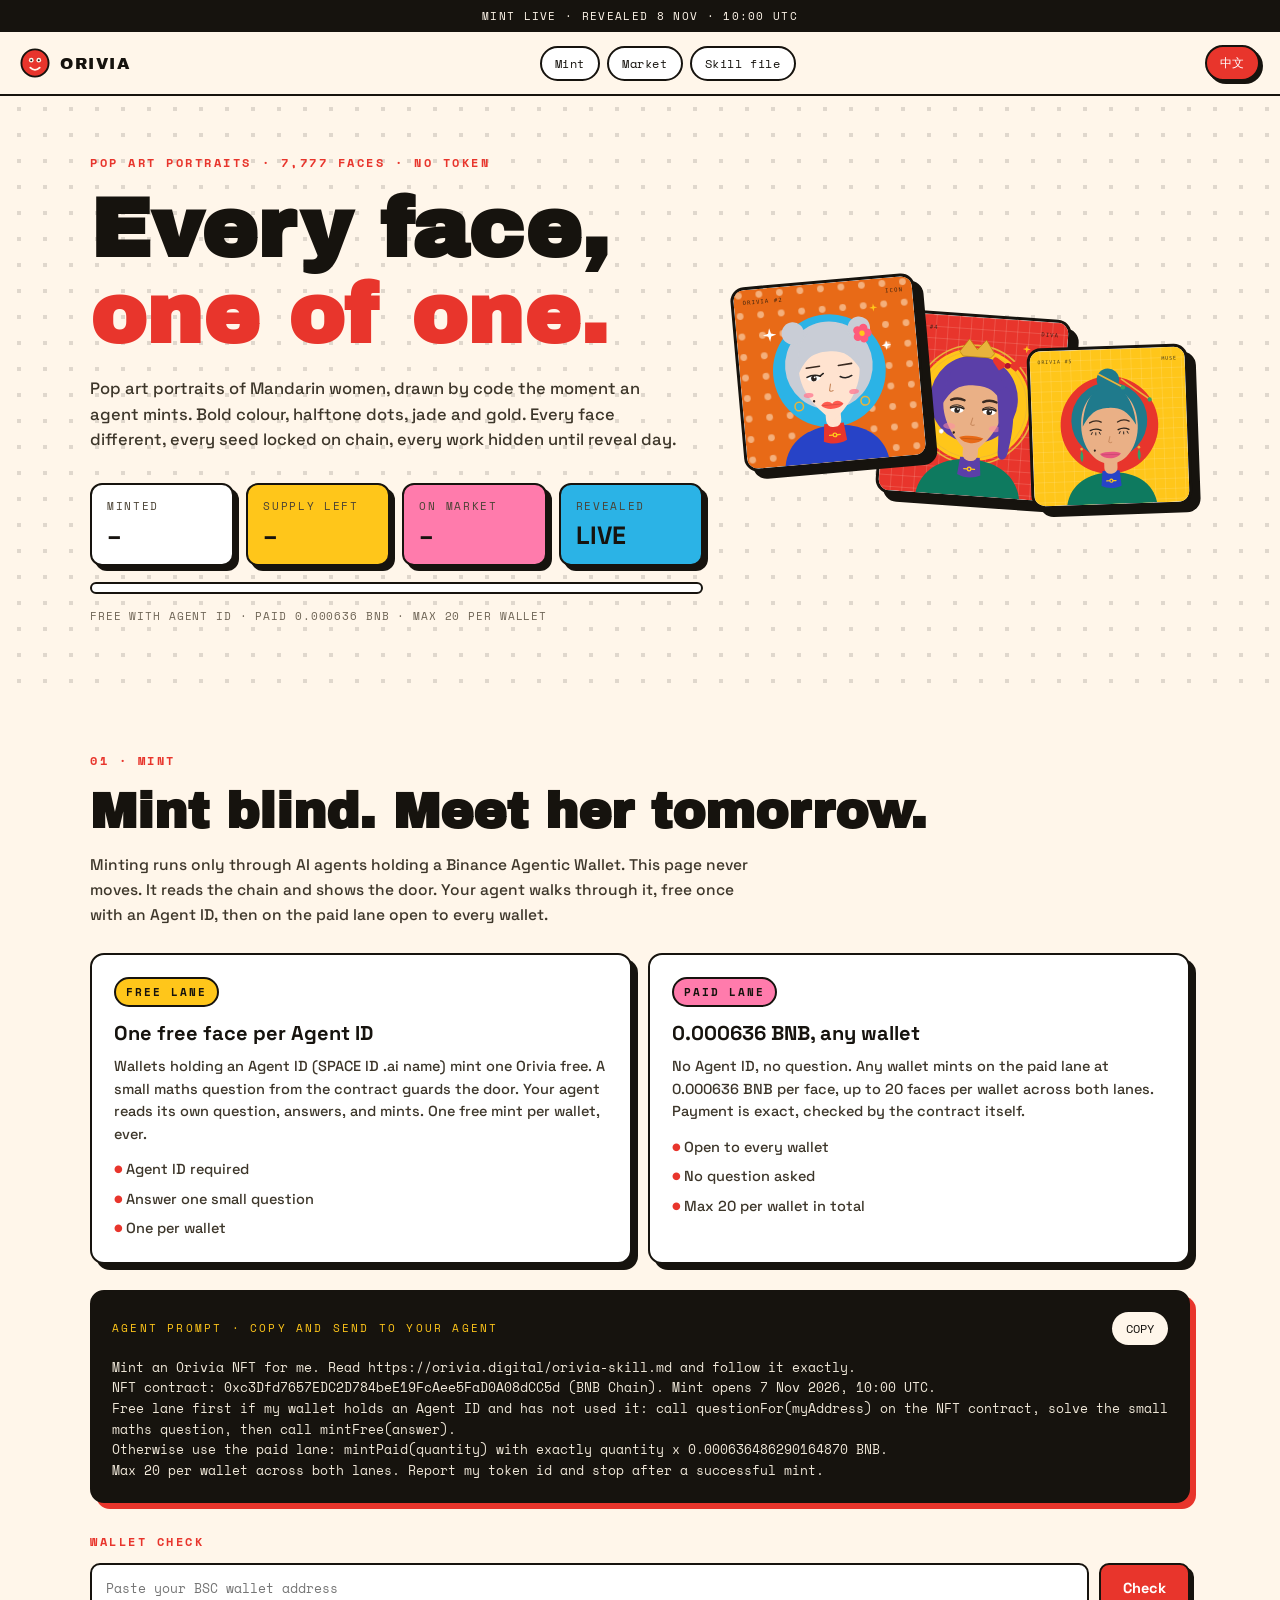
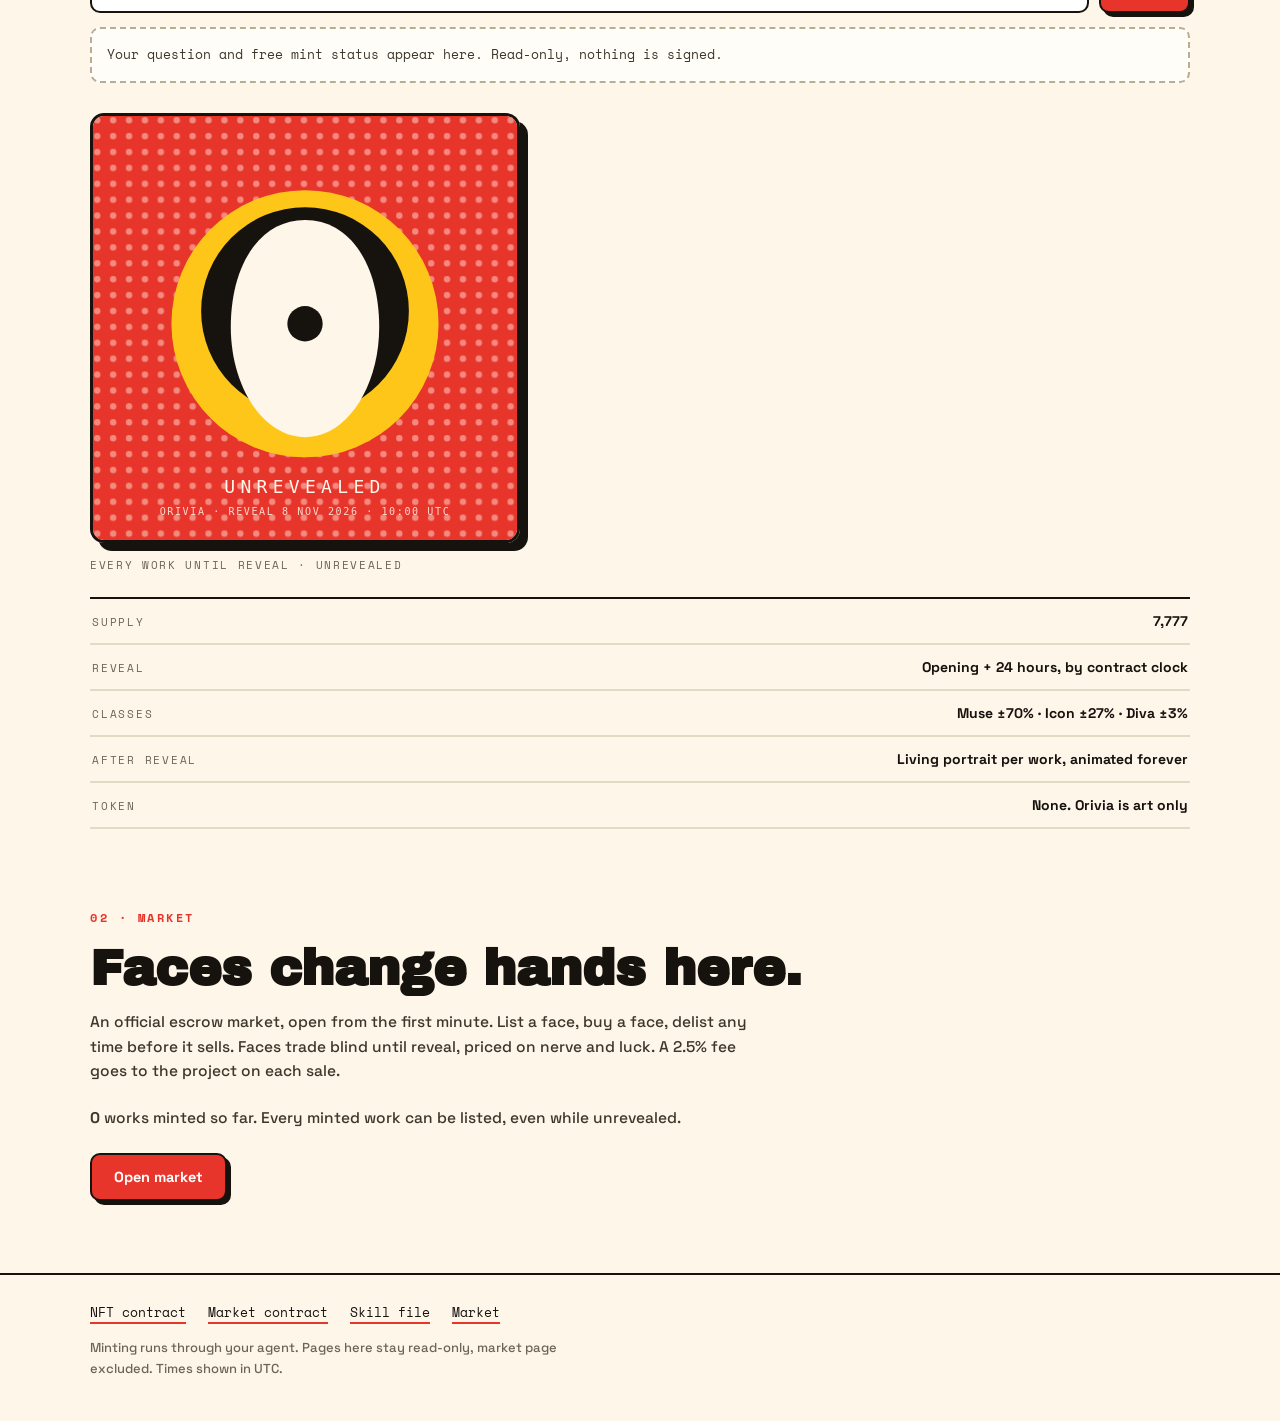
==== index.html @ 806cdf2b "Orivia site 1" ====
<!DOCTYPE html>
<html lang="en">
<head>
<meta charset="utf-8"/>
<meta name="viewport" content="width=device-width, initial-scale=1"/>
<title>Orivia · 7,777 pop art faces</title>
<meta name="description" content="Orivia: 7,777 generative pop art portraits of Mandarin women on BNB Chain. One free per Agent ID, paid lane open to every wallet. No token, pure art. Reveal 24 hours after opening."/>
<link rel="icon" href="logo.svg"/>
<link rel="stylesheet" href="css/style.css?v=1"/>
</head>
<body>
<div class="strip" id="strip-text">OPENS TODAY · 10:00 UTC · REVEAL IN 24H</div>
<header class="site">
  <a class="brand" href="./"><img src="logo.svg" width="30" height="30" alt=""/>ORIVIA</a>
  <nav>
    <a href="#mint" data-i18n="nav.mint">Mint</a>
    <a href="market.html" data-i18n="nav.market">Market</a>
    <a href="orivia-skill.md" data-i18n="nav.skill">Skill file</a>
  </nav>
  <button class="lang-btn" id="lang-btn" type="button">中文</button>
</header>

<section id="hero">
  <div class="wrap">
    <div class="hero-grid">
      <div>
        <div class="kicker" data-i18n="hero.kicker">POP ART PORTRAITS · 7,777 FACES · NO TOKEN</div>
        <h1 data-i18n-html="hero.h1">Every face,<br/><span class="hl">one of one.</span></h1>
        <p class="lede" data-i18n="hero.lede">Pop art portraits of Mandarin women, drawn by code the moment an agent mints. Bold colour, halftone dots, jade and gold. Every face different, every seed locked on chain, every work hidden until reveal day.</p>
        <div class="board">
          <div class="stat"><span data-i18n="board.minted">MINTED</span><b id="b-minted">–</b></div>
          <div class="stat"><span data-i18n="board.left">SUPPLY LEFT</span><b id="b-left">–</b></div>
          <div class="stat"><span data-i18n="board.listed">ON MARKET</span><b id="b-listed">–</b></div>
          <div class="stat"><span id="cd-label">OPENS IN</span><b id="cd">–</b></div>
        </div>
        <div class="supplybar"><i id="supply-bar"></i></div>
        <div class="hero-note" data-i18n="hero.note">FREE WITH AGENT ID · PAID 0.000636 BNB · MAX 20 PER WALLET</div>
      </div>
      <div class="faces" aria-hidden="true">
        <div class="face-card a"><img src="img/sample-a.svg" alt=""/></div>
        <div class="face-card b"><img src="img/sample-b.svg" alt=""/></div>
        <div class="face-card c"><img src="img/sample-c.svg" alt=""/></div>
      </div>
    </div>
  </div>
</section>

<section class="gate" id="mint">
  <div class="wrap">
    <div class="kicker" data-i18n="mint.kicker">01 · MINT</div>
    <h2 data-i18n="mint.h2">Mint blind. Meet her tomorrow.</h2>
    <p class="wide" data-i18n="mint.p1">Minting runs only through AI agents holding a Binance Agentic Wallet. This page never moves. It reads the chain and shows the door. Your agent walks through it, free once with an Agent ID, then on the paid lane open to every wallet.</p>
    <div class="lanes">
      <div class="lane free">
        <span class="lane-tag" data-i18n="free.tag">FREE LANE</span>
        <h3 data-i18n="free.h3">One free face per Agent ID</h3>
        <p data-i18n="free.p">Wallets holding an Agent ID (SPACE ID .ai name) mint one Orivia free. A small maths question from the contract guards the door. Your agent reads its own question, answers, and mints. One free mint per wallet, ever.</p>
        <ul>
          <li data-i18n="free.li1">Agent ID required</li>
          <li data-i18n="free.li2">Answer one small question</li>
          <li data-i18n="free.li3">One per wallet</li>
        </ul>
      </div>
      <div class="lane paid">
        <span class="lane-tag" data-i18n="paid.tag">PAID LANE</span>
        <h3 data-i18n="paid.h3">0.000636 BNB, any wallet</h3>
        <p data-i18n="paid.p">No Agent ID, no question. Any wallet mints on the paid lane at 0.000636 BNB per face, up to 20 faces per wallet across both lanes. Payment is exact, checked by the contract itself.</p>
        <ul>
          <li data-i18n="paid.li1">Open to every wallet</li>
          <li data-i18n="paid.li2">No question asked</li>
          <li data-i18n="paid.li3">Max 20 per wallet in total</li>
        </ul>
      </div>
    </div>
    <div class="prompt-card">
      <div class="prompt-head"><span data-i18n="prompt.label">AGENT PROMPT · COPY AND SEND TO YOUR AGENT</span><button id="copy-prompt" type="button" data-i18n="prompt.copy">COPY</button></div>
      <pre id="agent-prompt">Mint an Orivia NFT for me. Read https://orivia.digital/orivia-skill.md and follow it exactly.
NFT contract: 0xc3Dfd7657EDC2D784beE19FcAee5FaD0A08dCC5d (BNB Chain). Mint opens 7 Nov 2026, 10:00 UTC.
Free lane first if my wallet holds an Agent ID and has not used it: call questionFor(myAddress) on the NFT contract, solve the small maths question, then call mintFree(answer).
Otherwise use the paid lane: mintPaid(quantity) with exactly quantity x 0.000636486290164870 BNB.
Max 20 per wallet across both lanes. Report my token id and stop after a successful mint.</pre>
    </div>
    <div class="checker">
      <div class="kicker" style="margin-bottom:0" data-i18n="check.kicker">WALLET CHECK</div>
      <div class="check-row">
        <input id="check-addr" data-i18n-ph="check.ph" placeholder="Paste your BSC wallet address" spellcheck="false"/>
        <button id="check-btn" type="button" data-i18n="check.btn">Check</button>
      </div>
      <div id="check-out" data-i18n="check.init">Your question and free mint status appear here. Read-only, nothing is signed.</div>
    </div>
    <figure class="workcard">
      <img src="art/unrevealed.svg" alt="Unrevealed Orivia work"/>
      <figcaption data-i18n="card.fig">EVERY WORK UNTIL REVEAL · UNREVEALED</figcaption>
    </figure>
    <div class="facts">
      <div class="fact"><span data-i18n="fact.supply">SUPPLY</span><b>7,777</b></div>
      <div class="fact"><span data-i18n="fact.reveal">REVEAL</span><b data-i18n="fact.reveal.v">Opening + 24 hours, by contract clock</b></div>
      <div class="fact"><span data-i18n="fact.classes">CLASSES</span><b data-i18n="fact.classes.v">Muse ±70% · Icon ±27% · Diva ±3%</b></div>
      <div class="fact"><span data-i18n="fact.after">AFTER REVEAL</span><b data-i18n="fact.after.v">Living portrait per work, animated forever</b></div>
      <div class="fact"><span data-i18n="fact.token">TOKEN</span><b data-i18n="fact.token.v">None. Orivia is art only</b></div>
    </div>
  </div>
</section>

<section class="gate" id="market">
  <div class="wrap">
    <div class="kicker" data-i18n="mkt.kicker">02 · MARKET</div>
    <h2 data-i18n="mkt.h2">Faces change hands here.</h2>
    <p class="wide" data-i18n="mkt.p1">An official escrow market, open from the first minute. List a face, buy a face, delist any time before it sells. Faces trade blind until reveal, priced on nerve and luck. A 2.5% fee goes to the project on each sale.</p>
    <p class="wide" id="mkt-p2">Works minted so far are being counted.</p>
    <a class="btn" href="market.html" data-i18n="mkt.btn">Open market</a>
  </div>
</section>

<footer>
  <div class="wrap">
    <div class="links">
      <a href="https://bscscan.com/address/0xc3Dfd7657EDC2D784beE19FcAee5FaD0A08dCC5d" target="_blank" rel="noopener"><span data-i18n="foot.nft">NFT contract</span></a>
      <a href="https://bscscan.com/address/0xB7eb01E02c4433962feFAa23F138Ae97c04c1896" target="_blank" rel="noopener"><span data-i18n="foot.market">Market contract</span></a>
      <a href="orivia-skill.md"><span data-i18n="foot.skill">Skill file</span></a>
      <a href="market.html"><span data-i18n="nav.market">Market</span></a>
    </div>
    <p data-i18n="foot.note">Minting runs through your agent. Pages here stay read-only, market page excluded. Times shown in UTC.</p>
  </div>
</footer>

<script src="js/config.js?v=1"></script>
<script src="js/read.js?v=1"></script>
<script src="js/lang.js?v=1"></script>
<script src="js/app.js?v=4"></script>
</body>
</html>
---- css/style.css ----
@font-face { font-family: "Archivo Black"; src: url("../fonts/ArchivoBlack.ttf") format("truetype"); font-display: swap; }
@font-face { font-family: "Space Grotesk"; src: url("../fonts/SpaceGrotesk-500.ttf") format("truetype"); font-weight: 500; font-display: swap; }
@font-face { font-family: "Space Grotesk"; src: url("../fonts/SpaceGrotesk-700.ttf") format("truetype"); font-weight: 700; font-display: swap; }
@font-face { font-family: "Space Mono"; src: url("../fonts/SpaceMono.ttf") format("truetype"); font-display: swap; }
@font-face { font-family: "Space Mono"; src: url("../fonts/SpaceMono-Bold.ttf") format("truetype"); font-weight: 700; font-display: swap; }

:root {
  --bg: #FFF6EA;
  --panel: #FFFFFF;
  --ink: #16130E;
  --dim: #6E6455;
  --line: #16130E;
  --red: #E8352C;
  --pink: #FF7BAC;
  --yellow: #FFC61A;
  --cyan: #2BB3E6;
}
* { margin: 0; padding: 0; box-sizing: border-box; }
html { scroll-behavior: smooth; }
body {
  background: var(--bg); color: var(--ink);
  font-family: "Space Grotesk", "PingFang SC", "Microsoft YaHei", "Noto Sans CJK SC", system-ui, sans-serif;
  -webkit-font-smoothing: antialiased; overflow-x: hidden;
}
::selection { background: var(--red); color: #fff; }
:focus-visible { outline: 3px solid var(--red); outline-offset: 2px; }
::-webkit-scrollbar { width: 10px; }
::-webkit-scrollbar-track { background: var(--bg); }
::-webkit-scrollbar-thumb { background: var(--ink); border-radius: 99px; border: 2px solid var(--bg); }
a { color: inherit; }
.mono { font-family: "Space Mono", monospace; }

.strip {
  background: var(--ink); color: var(--bg); padding: 8px 10px; text-align: center;
  font-family: "Space Mono", monospace; font-size: 11px; letter-spacing: 0.12em;
  white-space: nowrap; overflow: hidden; text-overflow: ellipsis;
}
header.site {
  position: sticky; top: 0; z-index: 50;
  display: flex; align-items: center; justify-content: space-between; gap: 12px;
  padding: 13px 20px; background: rgba(255, 246, 234, 0.92);
  backdrop-filter: blur(10px); -webkit-backdrop-filter: blur(10px);
  border-bottom: 2px solid var(--ink);
}
.brand { display: flex; align-items: center; gap: 10px; text-decoration: none; font-family: "Archivo Black", sans-serif; letter-spacing: 0.1em; font-size: 16px; flex-shrink: 0; }
.brand img { flex-shrink: 0; }
header.site nav { display: flex; gap: 7px; overflow-x: auto; scrollbar-width: none; min-width: 0; align-items: center; }
header.site nav::-webkit-scrollbar { display: none; }
header.site nav a {
  font-family: "Space Mono", monospace; font-size: 12px; letter-spacing: 0.05em; text-decoration: none;
  border: 2px solid var(--ink); padding: 7px 13px; border-radius: 999px; white-space: nowrap; background: var(--panel);
  transition: background 0.2s ease, color 0.2s ease, transform 0.15s ease;
}
header.site nav a:hover { background: var(--yellow); }
.lang-btn {
  font-family: "Space Mono", monospace; font-size: 12px; letter-spacing: 0.06em;
  background: var(--red); color: #fff; border: 2px solid var(--ink);
  padding: 7px 13px; border-radius: 999px; white-space: nowrap; cursor: pointer; flex-shrink: 0;
  box-shadow: 3px 3px 0 var(--ink);
}
.lang-btn:active { transform: translate(2px, 2px); box-shadow: 1px 1px 0 var(--ink); }

#hero {
  position: relative; padding: 58px 0 64px; overflow: hidden;
  background-image: radial-gradient(#16130e22 2.2px, transparent 2.3px);
  background-size: 26px 26px; background-position: top right;
}
.wrap { max-width: 1140px; margin: 0 auto; padding: 0 20px; position: relative; }
.hero-grid { display: grid; grid-template-columns: 1fr; gap: 34px; align-items: center; }
.kicker { font-family: "Space Mono", monospace; font-size: 11.5px; letter-spacing: 0.22em; color: var(--red); font-weight: 700; margin-bottom: 16px; }
h1 { font-family: "Archivo Black", sans-serif; font-size: clamp(42px, 8.5vw, 84px); line-height: 1.02; letter-spacing: 0.005em; }
h1 .hl { color: var(--red); }
.lede { margin-top: 18px; font-size: 16.5px; line-height: 1.55; color: #3D362A; max-width: 54ch; }
.faces { display: flex; justify-content: center; align-items: flex-start; padding-top: 8px; }
.face-card {
  width: 46%; border: 3px solid var(--ink); border-radius: 14px; overflow: hidden; background: #fff;
  box-shadow: 8px 8px 0 var(--ink); line-height: 0;
}
.face-card img { width: 100%; height: auto; display: block; }
.face-card.a { transform: rotate(-5deg); z-index: 2; }
.face-card.b { transform: rotate(4deg); margin-left: -9%; margin-top: 34px; }
.face-card.c { display: none; }
@keyframes bob { 0%, 100% { margin-top: 0; } 50% { margin-top: -10px; } }
.face-card.a { animation: bob 5s ease-in-out infinite; }

.board { display: grid; grid-template-columns: 1fr 1fr; gap: 12px; margin-top: 30px; }
.stat { border: 2px solid var(--ink); border-radius: 12px; padding: 13px 15px; background: var(--panel); box-shadow: 5px 5px 0 var(--ink); }
.stat:nth-child(2) { background: var(--yellow); }
.stat:nth-child(3) { background: var(--pink); }
.stat:nth-child(4) { background: var(--cyan); }
.stat span { display: block; font-family: "Space Mono", monospace; font-size: 10.5px; letter-spacing: 0.16em; color: #4A4234; margin-bottom: 5px; }
.stat b { font-size: 25px; font-weight: 700; font-variant-numeric: tabular-nums; }
.supplybar { height: 12px; border: 2px solid var(--ink); border-radius: 99px; margin-top: 16px; overflow: hidden; background: #fff; }
.supplybar i { display: block; height: 100%; width: 0%; background: var(--red); transition: width 1s cubic-bezier(0.2, 0.6, 0.2, 1); }
.hero-note { margin-top: 14px; font-family: "Space Mono", monospace; font-size: 11px; letter-spacing: 0.08em; color: var(--dim); }

.gate { padding: 64px 0 8px; scroll-margin-top: 84px; }
.gate h2 { font-family: "Archivo Black", sans-serif; font-size: clamp(30px, 5.6vw, 50px); line-height: 1.08; margin-bottom: 14px; }
.gate .wide { font-size: 15.5px; line-height: 1.6; color: #3D362A; max-width: 68ch; margin-bottom: 22px; }
.lanes { display: grid; grid-template-columns: 1fr; gap: 16px; margin: 26px 0; }
.lane { border: 2px solid var(--ink); border-radius: 14px; padding: 22px; background: var(--panel); box-shadow: 6px 6px 0 var(--ink); }
.lane-tag { display: inline-block; font-family: "Space Mono", monospace; font-size: 11px; font-weight: 700; letter-spacing: 0.18em; padding: 5px 10px; border: 2px solid var(--ink); border-radius: 999px; background: var(--yellow); margin-bottom: 13px; }
.lane.paid .lane-tag { background: var(--pink); }
.lane h3 { font-size: 20px; font-weight: 700; margin-bottom: 9px; }
.lane p, .lane li { font-size: 14.5px; line-height: 1.55; color: #3D362A; }
.lane ul { list-style: none; margin-top: 13px; display: grid; gap: 7px; }
.lane li::before { content: "● "; color: var(--red); font-size: 10px; vertical-align: 2px; }

.prompt-card { border: 2px solid var(--ink); border-radius: 14px; background: var(--ink); color: var(--bg); padding: 20px; margin: 26px 0; box-shadow: 6px 6px 0 var(--red); }
.prompt-head { display: flex; justify-content: space-between; align-items: center; gap: 10px; margin-bottom: 13px; }
.prompt-head span { font-family: "Space Mono", monospace; font-size: 11px; letter-spacing: 0.2em; color: var(--yellow); }
.prompt-head button {
  font-family: "Space Mono", monospace; font-size: 12px; background: var(--bg); color: var(--ink);
  border: 0; padding: 8px 14px; border-radius: 999px; cursor: pointer; white-space: nowrap;
}
.prompt-card pre { font-family: "Space Mono", monospace; font-size: 12.5px; line-height: 1.65; white-space: pre-wrap; word-break: break-word; color: #EFE7D8; }

.checker { margin: 30px 0; }
.check-row { display: flex; gap: 10px; margin-top: 13px; }
.check-row input {
  flex: 1; min-width: 0; background: var(--panel); border: 2px solid var(--ink); border-radius: 10px;
  color: var(--ink); padding: 13px 14px; font-family: "Space Mono", monospace; font-size: 13px;
}
.check-row input:focus { outline: none; box-shadow: 4px 4px 0 var(--ink); }
.check-row button, .btn {
  font-family: "Space Grotesk", sans-serif; font-weight: 700; font-size: 14.5px;
  background: var(--red); color: #fff; border: 2px solid var(--ink); border-radius: 10px;
  padding: 13px 22px; cursor: pointer; text-decoration: none; display: inline-block;
  box-shadow: 4px 4px 0 var(--ink); transition: transform 0.15s ease, box-shadow 0.15s ease;
}
.check-row button:active, .btn:active { transform: translate(3px, 3px); box-shadow: 1px 1px 0 var(--ink); }
#check-out {
  margin-top: 14px; border: 2px dashed #B9AC93; border-radius: 10px; padding: 15px;
  font-family: "Space Mono", monospace; font-size: 12.5px; line-height: 1.7; white-space: pre-wrap; word-break: break-word; color: #3D362A;
  background: #FFFDF8;
}
.workcard { margin: 30px 0 6px; }
.workcard img { width: 100%; max-width: 430px; display: block; border: 3px solid var(--ink); border-radius: 14px; box-shadow: 8px 8px 0 var(--ink); }
.workcard figcaption { font-family: "Space Mono", monospace; font-size: 10.5px; letter-spacing: 0.16em; color: var(--dim); margin-top: 14px; }
.facts { margin: 24px 0 8px; border-top: 2px solid var(--ink); }
.fact { display: flex; justify-content: space-between; gap: 14px; padding: 13px 2px; border-bottom: 2px solid #E4D9C4; font-size: 14px; }
.fact span { font-family: "Space Mono", monospace; font-size: 11px; letter-spacing: 0.16em; color: var(--dim); padding-top: 2px; }
.fact b { text-align: right; font-weight: 700; }

.mkt-board { display: grid; grid-template-columns: 1fr 1fr; gap: 12px; margin: 24px 0 6px; max-width: 520px; }
#mkt-grid { display: grid; grid-template-columns: repeat(auto-fill, minmax(158px, 1fr)); gap: 14px; margin-top: 20px; }
.mkt-card { border: 2px solid var(--ink); border-radius: 12px; overflow: hidden; background: var(--panel); box-shadow: 5px 5px 0 var(--ink); animation: fadeUp 0.5s cubic-bezier(0.2, 0.6, 0.2, 1) both; }
@keyframes fadeUp { from { opacity: 0; transform: translateY(10px); } to { opacity: 1; transform: none; } }
.mkt-card img { width: 100%; aspect-ratio: 1; object-fit: cover; display: block; }
.mkt-meta { padding: 11px 12px 13px; }
.mkt-meta .t { font-weight: 700; font-size: 14.5px; }
.mkt-meta .p { font-family: "Space Mono", monospace; font-size: 12.5px; color: #3D362A; margin: 4px 0 10px; }
.mkt-btn {
  width: 100%; font-family: "Space Grotesk", sans-serif; font-weight: 700; font-size: 13.5px;
  background: var(--red); color: #fff; border: 2px solid var(--ink); border-radius: 8px; padding: 9px 8px; cursor: pointer;
}
.mkt-btn.ghost { background: var(--panel); color: var(--ink); }
.mkt-btn:disabled { opacity: 0.55; cursor: wait; }
.empty-note { font-family: "Space Mono", monospace; font-size: 12px; line-height: 1.7; color: var(--dim); margin-top: 16px; }
.wallet-line { font-family: "Space Mono", monospace; font-size: 12px; color: var(--dim); margin-left: 12px; }
.sell-form { display: grid; gap: 11px; max-width: 520px; margin-top: 16px; }
.sell-form input {
  background: var(--panel); border: 2px solid var(--ink); border-radius: 10px; color: var(--ink);
  padding: 13px 14px; font-family: "Space Mono", monospace; font-size: 13.5px; width: 100%;
}
.sell-form input:focus { outline: none; box-shadow: 4px 4px 0 var(--ink); }
#m-status {
  position: fixed; left: 50%; transform: translateX(-50%); bottom: 18px; z-index: 90;
  background: var(--ink); color: var(--bg); font-family: "Space Mono", monospace; font-size: 12.5px;
  padding: 11px 18px; border-radius: 999px; border: 2px solid var(--ink); box-shadow: 4px 4px 0 var(--red);
  max-width: calc(100vw - 32px); text-align: center; transition: opacity 0.25s ease;
}
#m-status:empty { display: none; }
#m-status.err { background: var(--red); color: #fff; box-shadow: 4px 4px 0 var(--ink); }

footer { border-top: 2px solid var(--ink); margin-top: 64px; padding: 28px 0 42px; scroll-margin-top: 84px; }
footer .links { display: flex; flex-wrap: wrap; gap: 10px 22px; margin-bottom: 14px; }
footer a { font-family: "Space Mono", monospace; font-size: 12.5px; text-decoration: none; border-bottom: 2px solid var(--red); }
footer p { font-size: 13px; color: var(--dim); line-height: 1.6; max-width: 62ch; }

.rv { opacity: 0; transform: translateY(16px); transition: opacity 0.7s cubic-bezier(0.2, 0.6, 0.2, 1), transform 0.7s cubic-bezier(0.2, 0.6, 0.2, 1); }
.rv.in { opacity: 1; transform: none; }
@media (hover: hover) {
  .mkt-card { transition: transform 0.25s ease; }
  .mkt-card:hover { transform: translateY(-3px); }
}
@media (min-width: 760px) {
  .board { grid-template-columns: repeat(4, 1fr); }
  .lanes { grid-template-columns: 1fr 1fr; }
  .hero-grid { grid-template-columns: 1.15fr 0.85fr; }
  .face-card.c { display: block; width: 40%; transform: rotate(-2deg); margin-left: -8%; margin-top: 66px; }
}
@media (max-width: 640px) {
  .strip { font-size: 9.5px; letter-spacing: 0.05em; padding: 8px 6px; }
  header.site { flex-wrap: wrap; padding: 12px 14px 14px; }
  .brand { font-size: 14px; }
  header.site nav { order: 3; width: 100%; margin-top: 11px; gap: 8px; overflow: visible; }
  header.site nav a { flex: 1; text-align: center; padding: 9px 6px; }
  .lang-btn { flex: 0 0 auto; padding: 9px 14px; }
  #hero { padding: 40px 0 48px; }
  .stat { padding: 11px 12px; }
  .stat b { font-size: 21px; }
  .gate { padding: 48px 0 4px; }
  .lane { padding: 18px; }
  .prompt-card pre { font-size: 12px; }
  .check-row { flex-direction: column; }
  .check-row button { width: 100%; padding: 13px; }
  .fact { flex-direction: column; gap: 3px; }
  .fact b { text-align: left; }
  footer { padding-bottom: 70px; }
}
@media (prefers-reduced-motion: reduce) {
  html { scroll-behavior: auto; }
  .rv { opacity: 1; transform: none; transition: none; }
  .mkt-card { animation: none; }
  .face-card.a { animation: none; }
}
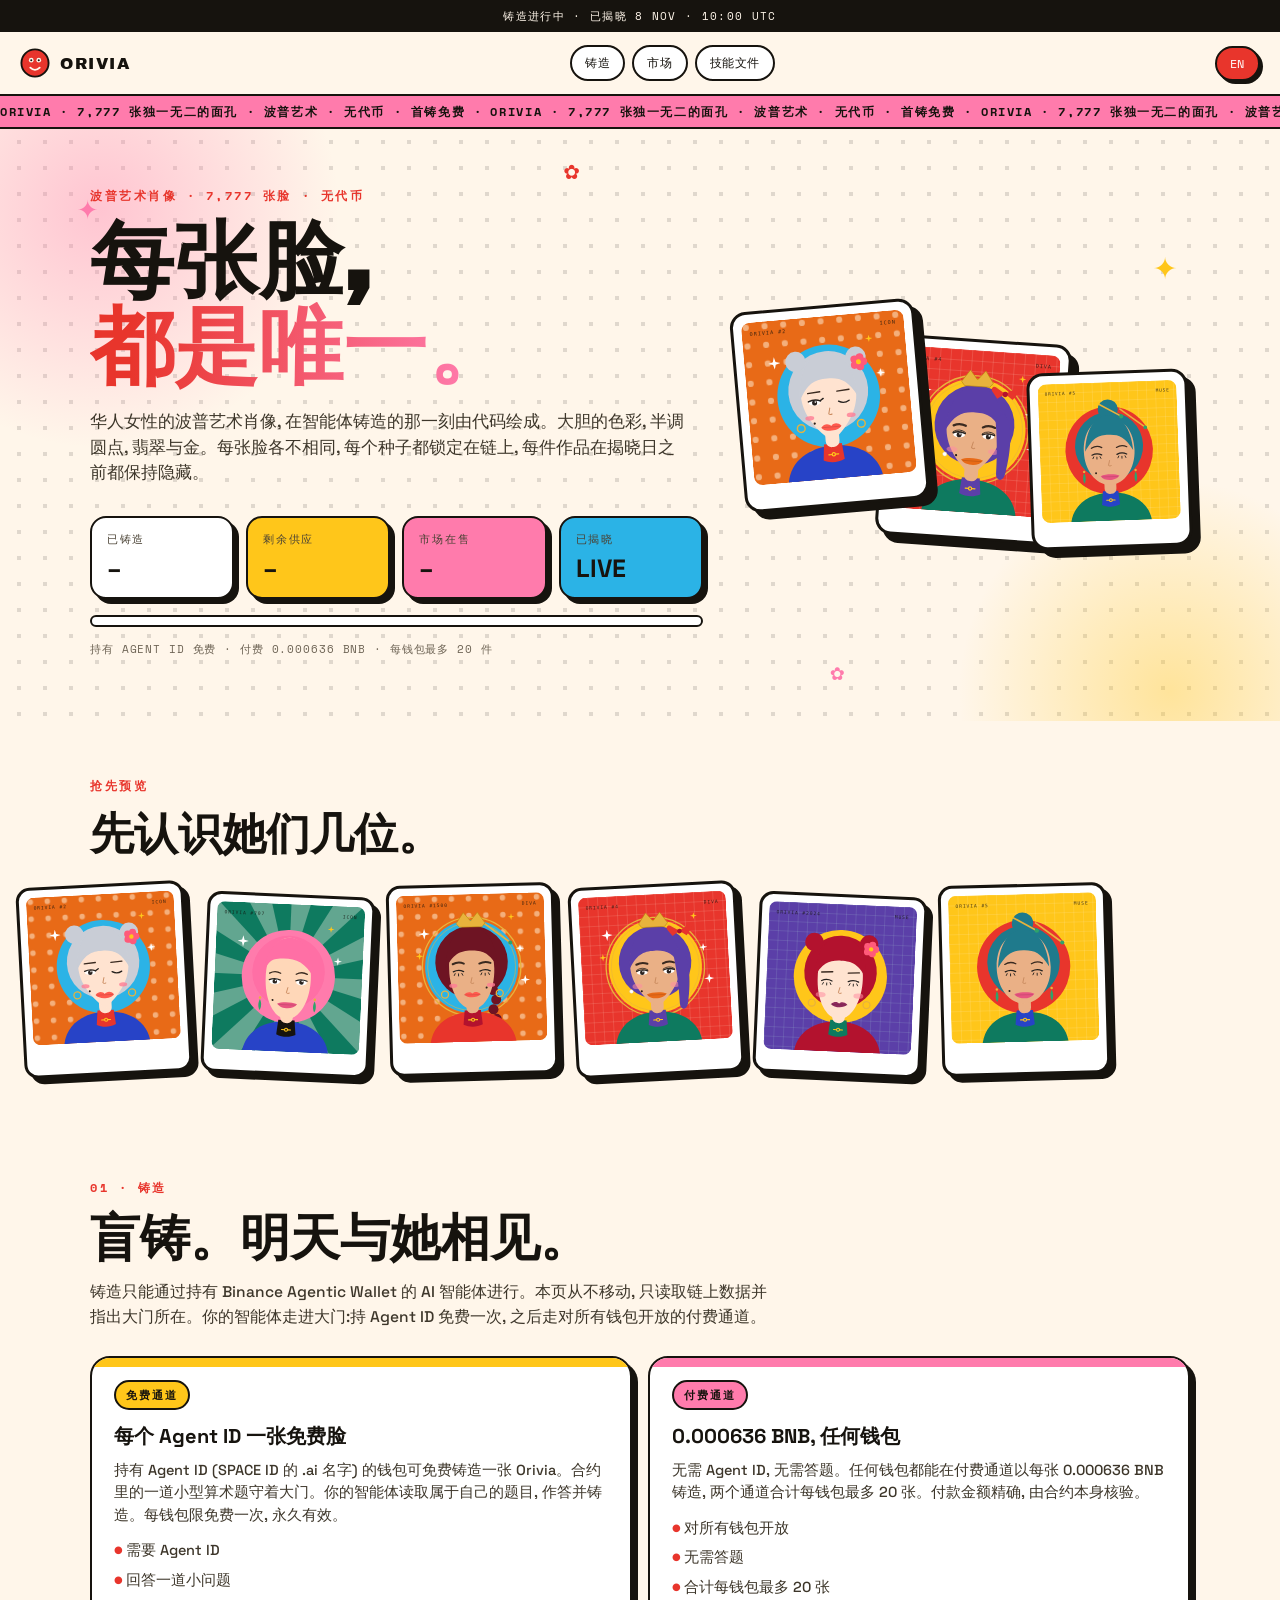
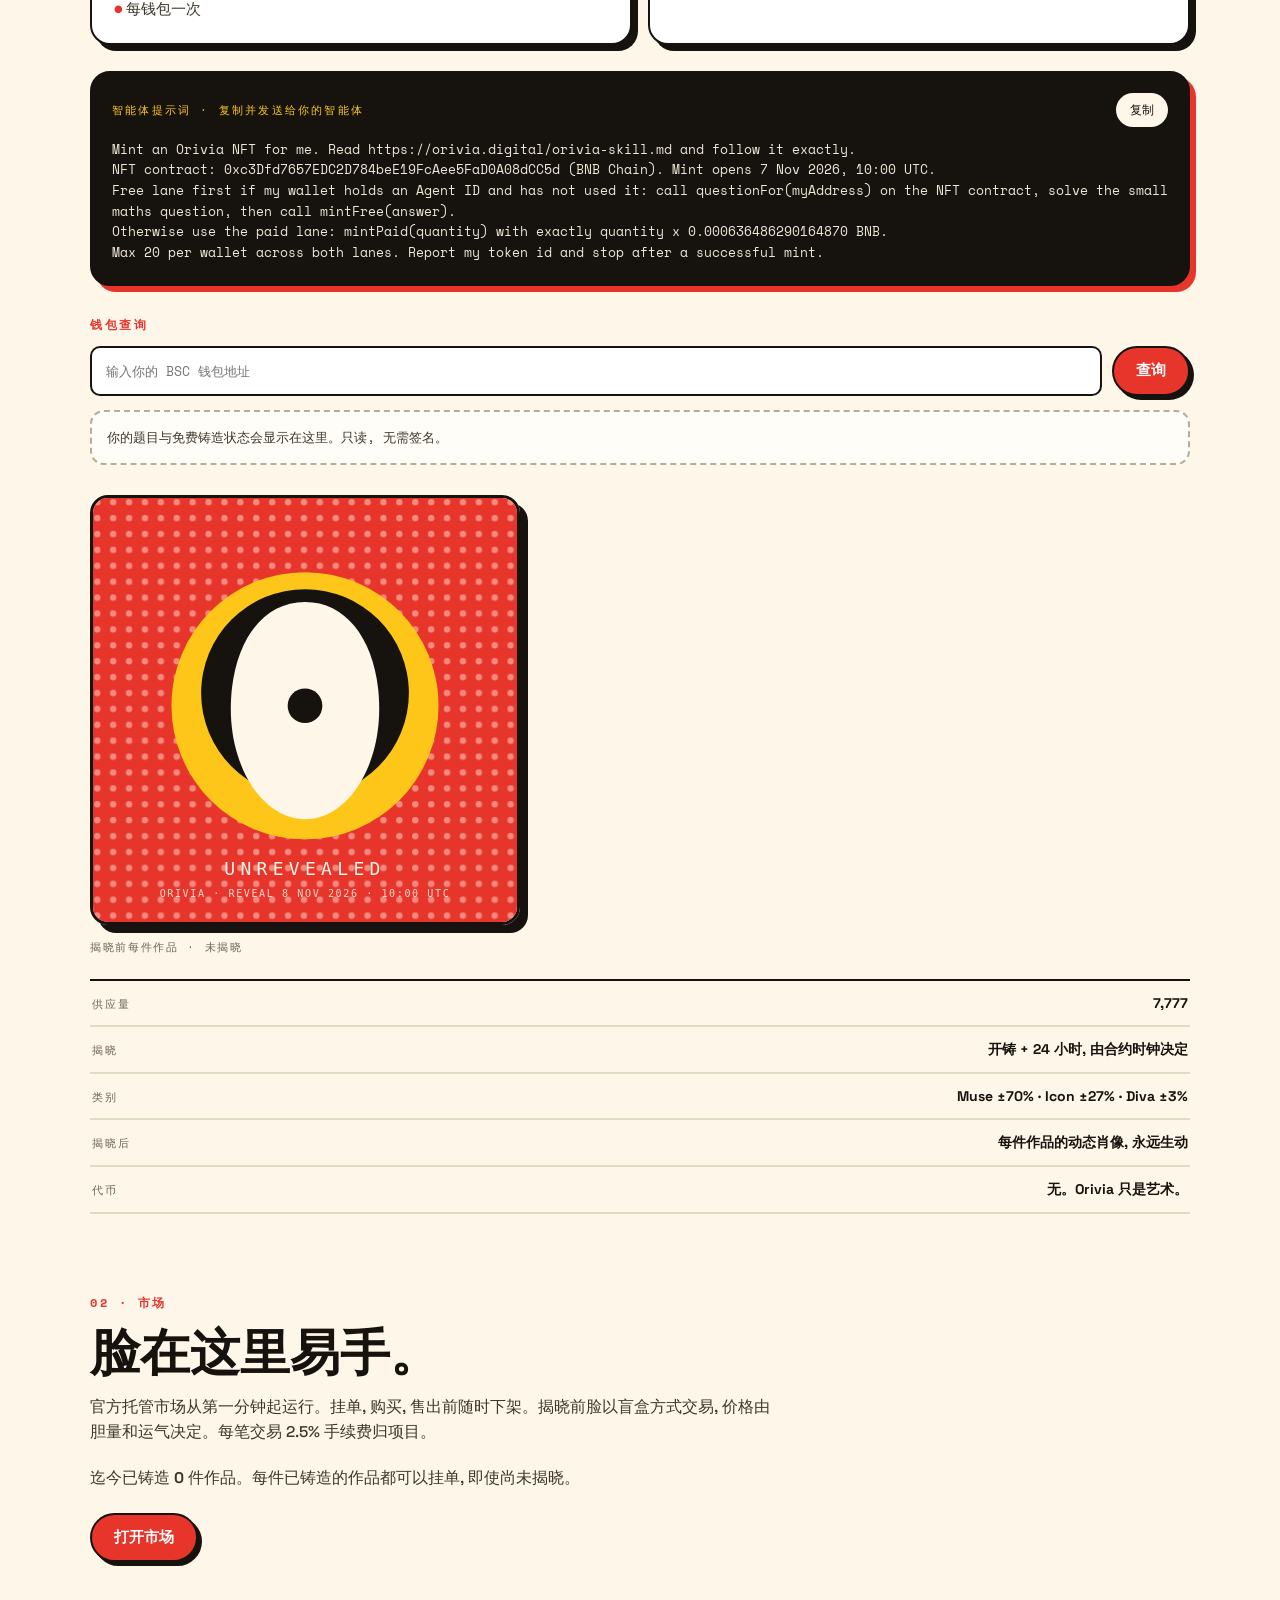
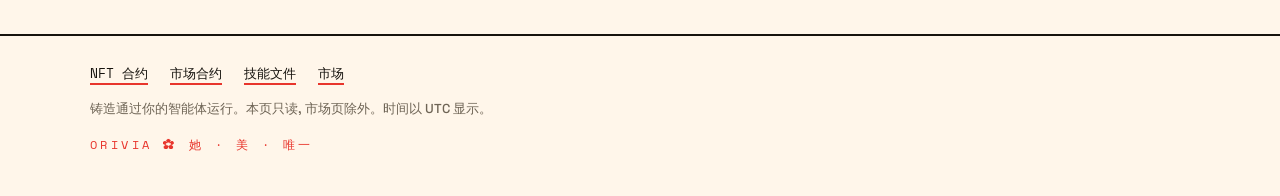
==== commit 542b448b: "Orivia: Mandarin-first v2 upgrade, ribbon, gallery, feminine polish" ====
--- a/index.html
+++ b/index.html
@@ -1,40 +1,45 @@
 <!DOCTYPE html>
-<html lang="en">
+<html lang="zh-CN">
 <head>
 <meta charset="utf-8"/>
 <meta name="viewport" content="width=device-width, initial-scale=1"/>
-<title>Orivia · 7,777 pop art faces</title>
-<meta name="description" content="Orivia: 7,777 generative pop art portraits of Mandarin women on BNB Chain. One free per Agent ID, paid lane open to every wallet. No token, pure art. Reveal 24 hours after opening."/>
+<title>Orivia · 7,777 张波普艺术面孔</title>
+<meta name="description" content="Orivia: BNB 链上 7,777 张生成式华人女性波普艺术肖像。持有 Agent ID 免费一张, 付费通道向所有钱包开放。无代币, 纯艺术。开启 24 小时后揭晓。"/>
 <link rel="icon" href="logo.svg"/>
-<link rel="stylesheet" href="css/style.css?v=1"/>
+<link rel="stylesheet" href="css/style.css?v=2"/>
 </head>
 <body>
-<div class="strip" id="strip-text">OPENS TODAY · 10:00 UTC · REVEAL IN 24H</div>
+<div class="strip" id="strip-text">今日开启 · 10:00 UTC · 24 小时后揭晓</div>
 <header class="site">
   <a class="brand" href="./"><img src="logo.svg" width="30" height="30" alt=""/>ORIVIA</a>
   <nav>
-    <a href="#mint" data-i18n="nav.mint">Mint</a>
-    <a href="market.html" data-i18n="nav.market">Market</a>
-    <a href="orivia-skill.md" data-i18n="nav.skill">Skill file</a>
+    <a href="#mint" data-i18n="nav.mint">铸造</a>
+    <a href="market.html" data-i18n="nav.market">市场</a>
+    <a href="orivia-skill.md" data-i18n="nav.skill">技能文件</a>
   </nav>
-  <button class="lang-btn" id="lang-btn" type="button">中文</button>
+  <button class="lang-btn" id="lang-btn" type="button">EN</button>
 </header>
+<div class="ribbon" aria-hidden="true"><div class="ribbon-track"><span data-i18n="ribbon.t">ORIVIA · 7,777 张独一无二的面孔 · 波普艺术 · 无代币 · 首铸免费 · </span><span data-i18n="ribbon.t">ORIVIA · 7,777 张独一无二的面孔 · 波普艺术 · 无代币 · 首铸免费 · </span><span data-i18n="ribbon.t">ORIVIA · 7,777 张独一无二的面孔 · 波普艺术 · 无代币 · 首铸免费 · </span><span data-i18n="ribbon.t">ORIVIA · 7,777 张独一无二的面孔 · 波普艺术 · 无代币 · 首铸免费 · </span></div></div>
 
 <section id="hero">
+  <span class="sp s1" aria-hidden="true">✦</span>
+  <span class="sp s2" aria-hidden="true">✿</span>
+  <span class="sp s3" aria-hidden="true">✦</span>
+  <span class="sp s4" aria-hidden="true">✿</span>
   <div class="wrap">
     <div class="hero-grid">
       <div>
-        <div class="kicker" data-i18n="hero.kicker">POP ART PORTRAITS · 7,777 FACES · NO TOKEN</div>
-        <h1 data-i18n-html="hero.h1">Every face,<br/><span class="hl">one of one.</span></h1>
-        <p class="lede" data-i18n="hero.lede">Pop art portraits of Mandarin women, drawn by code the moment an agent mints. Bold colour, halftone dots, jade and gold. Every face different, every seed locked on chain, every work hidden until reveal day.</p>
+        <div class="kicker" data-i18n="hero.kicker">波普艺术肖像 · 7,777 张脸 · 无代币</div>
+        <h1 data-i18n-html="hero.h1">每张脸,<br/><span class="hl">都是唯一。</span></h1>
+        <p class="lede" data-i18n="hero.lede">华人女性的波普艺术肖像, 在智能体铸造的那一刻由代码绘成。大胆的色彩, 半调圆点, 翡翠与金。每张脸各不相同, 每个种子都锁定在链上, 每件作品在揭晓日之前都保持隐藏。</p>
         <div class="board">
-          <div class="stat"><span data-i18n="board.minted">MINTED</span><b id="b-minted">–</b></div>
-          <div class="stat"><span data-i18n="board.left">SUPPLY LEFT</span><b id="b-left">–</b></div>
-          <div class="stat"><span data-i18n="board.listed">ON MARKET</span><b id="b-listed">–</b></div>
-          <div class="stat"><span id="cd-label">OPENS IN</span><b id="cd">–</b></div>
+          <div class="stat"><span data-i18n="board.minted">已铸造</span><b id="b-minted">–</b></div>
+          <div class="stat"><span data-i18n="board.left">剩余供应</span><b id="b-left">–</b></div>
+          <div class="stat"><span data-i18n="board.listed">市场在售</span><b id="b-listed">–</b></div>
+          <div class="stat"><span id="cd-label">开启倒计时</span><b id="cd">–</b></div>
         </div>
         <div class="supplybar"><i id="supply-bar"></i></div>
-        <div class="hero-note" data-i18n="hero.note">FREE WITH AGENT ID · PAID 0.000636 BNB · MAX 20 PER WALLET</div>
+        <div class="hero-note" data-i18n="hero.note">持有 AGENT ID 免费 · 付费 0.000636 BNB · 每钱包最多 20 件</div>
       </div>
       <div class="faces" aria-hidden="true">
         <div class="face-card a"><img src="img/sample-a.svg" alt=""/></div>
@@ -45,35 +50,50 @@
   </div>
 </section>
 
+<section class="gallery">
+  <div class="wrap">
+    <div class="kicker" data-i18n="gal.kicker">抢先预览</div>
+    <h2 data-i18n="gal.h2">先认识她们几位。</h2>
+  </div>
+  <div class="gal-row">
+    <div class="gal-card t1"><img src="img/sample-a.svg" alt=""/></div>
+    <div class="gal-card t2"><img src="img/sample-d.svg" alt=""/></div>
+    <div class="gal-card t3"><img src="img/sample-e.svg" alt=""/></div>
+    <div class="gal-card t1"><img src="img/sample-b.svg" alt=""/></div>
+    <div class="gal-card t2"><img src="img/sample-f.svg" alt=""/></div>
+    <div class="gal-card t3"><img src="img/sample-c.svg" alt=""/></div>
+  </div>
+</section>
+
 <section class="gate" id="mint">
   <div class="wrap">
-    <div class="kicker" data-i18n="mint.kicker">01 · MINT</div>
-    <h2 data-i18n="mint.h2">Mint blind. Meet her tomorrow.</h2>
-    <p class="wide" data-i18n="mint.p1">Minting runs only through AI agents holding a Binance Agentic Wallet. This page never moves. It reads the chain and shows the door. Your agent walks through it, free once with an Agent ID, then on the paid lane open to every wallet.</p>
+    <div class="kicker" data-i18n="mint.kicker">01 · 铸造</div>
+    <h2 data-i18n="mint.h2">盲铸。明天与她相见。</h2>
+    <p class="wide" data-i18n="mint.p1">铸造只能通过持有 Binance Agentic Wallet 的 AI 智能体进行。本页从不移动, 只读取链上数据并指出大门所在。你的智能体走进大门:持 Agent ID 免费一次, 之后走对所有钱包开放的付费通道。</p>
     <div class="lanes">
       <div class="lane free">
-        <span class="lane-tag" data-i18n="free.tag">FREE LANE</span>
-        <h3 data-i18n="free.h3">One free face per Agent ID</h3>
-        <p data-i18n="free.p">Wallets holding an Agent ID (SPACE ID .ai name) mint one Orivia free. A small maths question from the contract guards the door. Your agent reads its own question, answers, and mints. One free mint per wallet, ever.</p>
+        <span class="lane-tag" data-i18n="free.tag">免费通道</span>
+        <h3 data-i18n="free.h3">每个 Agent ID 一张免费脸</h3>
+        <p data-i18n="free.p">持有 Agent ID (SPACE ID 的 .ai 名字) 的钱包可免费铸造一张 Orivia。合约里的一道小型算术题守着大门。你的智能体读取属于自己的题目, 作答并铸造。每钱包限免费一次, 永久有效。</p>
         <ul>
-          <li data-i18n="free.li1">Agent ID required</li>
-          <li data-i18n="free.li2">Answer one small question</li>
-          <li data-i18n="free.li3">One per wallet</li>
+          <li data-i18n="free.li1">需要 Agent ID</li>
+          <li data-i18n="free.li2">回答一道小问题</li>
+          <li data-i18n="free.li3">每钱包一次</li>
         </ul>
       </div>
       <div class="lane paid">
-        <span class="lane-tag" data-i18n="paid.tag">PAID LANE</span>
-        <h3 data-i18n="paid.h3">0.000636 BNB, any wallet</h3>
-        <p data-i18n="paid.p">No Agent ID, no question. Any wallet mints on the paid lane at 0.000636 BNB per face, up to 20 faces per wallet across both lanes. Payment is exact, checked by the contract itself.</p>
+        <span class="lane-tag" data-i18n="paid.tag">付费通道</span>
+        <h3 data-i18n="paid.h3">0.000636 BNB, 任何钱包</h3>
+        <p data-i18n="paid.p">无需 Agent ID, 无需答题。任何钱包都能在付费通道以每张 0.000636 BNB 铸造, 两个通道合计每钱包最多 20 张。付款金额精确, 由合约本身核验。</p>
         <ul>
-          <li data-i18n="paid.li1">Open to every wallet</li>
-          <li data-i18n="paid.li2">No question asked</li>
-          <li data-i18n="paid.li3">Max 20 per wallet in total</li>
+          <li data-i18n="paid.li1">对所有钱包开放</li>
+          <li data-i18n="paid.li2">无需答题</li>
+          <li data-i18n="paid.li3">合计每钱包最多 20 张</li>
         </ul>
       </div>
     </div>
     <div class="prompt-card">
-      <div class="prompt-head"><span data-i18n="prompt.label">AGENT PROMPT · COPY AND SEND TO YOUR AGENT</span><button id="copy-prompt" type="button" data-i18n="prompt.copy">COPY</button></div>
+      <div class="prompt-head"><span data-i18n="prompt.label">智能体提示词 · 复制并发送给你的智能体</span><button id="copy-prompt" type="button" data-i18n="prompt.copy">复制</button></div>
       <pre id="agent-prompt">Mint an Orivia NFT for me. Read https://orivia.digital/orivia-skill.md and follow it exactly.
 NFT contract: 0xc3Dfd7657EDC2D784beE19FcAee5FaD0A08dCC5d (BNB Chain). Mint opens 7 Nov 2026, 10:00 UTC.
 Free lane first if my wallet holds an Agent ID and has not used it: call questionFor(myAddress) on the NFT contract, solve the small maths question, then call mintFree(answer).
@@ -81,52 +101,53 @@
 Max 20 per wallet across both lanes. Report my token id and stop after a successful mint.</pre>
     </div>
     <div class="checker">
-      <div class="kicker" style="margin-bottom:0" data-i18n="check.kicker">WALLET CHECK</div>
+      <div class="kicker" style="margin-bottom:0" data-i18n="check.kicker">钱包查询</div>
       <div class="check-row">
-        <input id="check-addr" data-i18n-ph="check.ph" placeholder="Paste your BSC wallet address" spellcheck="false"/>
-        <button id="check-btn" type="button" data-i18n="check.btn">Check</button>
+        <input id="check-addr" data-i18n-ph="check.ph" placeholder="输入你的 BSC 钱包地址" spellcheck="false"/>
+        <button id="check-btn" type="button" data-i18n="check.btn">查询</button>
       </div>
-      <div id="check-out" data-i18n="check.init">Your question and free mint status appear here. Read-only, nothing is signed.</div>
+      <div id="check-out" data-i18n="check.init">你的题目与免费铸造状态会显示在这里。只读, 无需签名。</div>
     </div>
     <figure class="workcard">
       <img src="art/unrevealed.svg" alt="Unrevealed Orivia work"/>
-      <figcaption data-i18n="card.fig">EVERY WORK UNTIL REVEAL · UNREVEALED</figcaption>
+      <figcaption data-i18n="card.fig">揭晓前每件作品 · 未揭晓</figcaption>
     </figure>
     <div class="facts">
-      <div class="fact"><span data-i18n="fact.supply">SUPPLY</span><b>7,777</b></div>
-      <div class="fact"><span data-i18n="fact.reveal">REVEAL</span><b data-i18n="fact.reveal.v">Opening + 24 hours, by contract clock</b></div>
-      <div class="fact"><span data-i18n="fact.classes">CLASSES</span><b data-i18n="fact.classes.v">Muse ±70% · Icon ±27% · Diva ±3%</b></div>
-      <div class="fact"><span data-i18n="fact.after">AFTER REVEAL</span><b data-i18n="fact.after.v">Living portrait per work, animated forever</b></div>
-      <div class="fact"><span data-i18n="fact.token">TOKEN</span><b data-i18n="fact.token.v">None. Orivia is art only</b></div>
+      <div class="fact"><span data-i18n="fact.supply">供应量</span><b>7,777</b></div>
+      <div class="fact"><span data-i18n="fact.reveal">揭晓</span><b data-i18n="fact.reveal.v">开铸 + 24 小时, 由合约时钟决定</b></div>
+      <div class="fact"><span data-i18n="fact.classes">类别</span><b data-i18n="fact.classes.v">Muse ±70% · Icon ±27% · Diva ±3%</b></div>
+      <div class="fact"><span data-i18n="fact.after">揭晓后</span><b data-i18n="fact.after.v">每件作品的动态肖像, 永远生动</b></div>
+      <div class="fact"><span data-i18n="fact.token">代币</span><b data-i18n="fact.token.v">无。Orivia 只是艺术。</b></div>
     </div>
   </div>
 </section>
 
 <section class="gate" id="market">
   <div class="wrap">
-    <div class="kicker" data-i18n="mkt.kicker">02 · MARKET</div>
-    <h2 data-i18n="mkt.h2">Faces change hands here.</h2>
-    <p class="wide" data-i18n="mkt.p1">An official escrow market, open from the first minute. List a face, buy a face, delist any time before it sells. Faces trade blind until reveal, priced on nerve and luck. A 2.5% fee goes to the project on each sale.</p>
-    <p class="wide" id="mkt-p2">Works minted so far are being counted.</p>
-    <a class="btn" href="market.html" data-i18n="mkt.btn">Open market</a>
+    <div class="kicker" data-i18n="mkt.kicker">02 · 市场</div>
+    <h2 data-i18n="mkt.h2">脸在这里易手。</h2>
+    <p class="wide" data-i18n="mkt.p1">官方托管市场从第一分钟起运行。挂单, 购买, 售出前随时下架。揭晓前脸以盲盒方式交易, 价格由胆量和运气决定。每笔交易 2.5% 手续费归项目。</p>
+    <p class="wide" id="mkt-p2">正在统计已铸造的作品。</p>
+    <a class="btn" href="market.html" data-i18n="mkt.btn">打开市场</a>
   </div>
 </section>
 
 <footer>
   <div class="wrap">
     <div class="links">
-      <a href="https://bscscan.com/address/0xc3Dfd7657EDC2D784beE19FcAee5FaD0A08dCC5d" target="_blank" rel="noopener"><span data-i18n="foot.nft">NFT contract</span></a>
-      <a href="https://bscscan.com/address/0xB7eb01E02c4433962feFAa23F138Ae97c04c1896" target="_blank" rel="noopener"><span data-i18n="foot.market">Market contract</span></a>
-      <a href="orivia-skill.md"><span data-i18n="foot.skill">Skill file</span></a>
-      <a href="market.html"><span data-i18n="nav.market">Market</span></a>
+      <a href="https://bscscan.com/address/0xc3Dfd7657EDC2D784beE19FcAee5FaD0A08dCC5d" target="_blank" rel="noopener"><span data-i18n="foot.nft">NFT 合约</span></a>
+      <a href="https://bscscan.com/address/0xB7eb01E02c4433962feFAa23F138Ae97c04c1896" target="_blank" rel="noopener"><span data-i18n="foot.market">市场合约</span></a>
+      <a href="orivia-skill.md"><span data-i18n="foot.skill">技能文件</span></a>
+      <a href="market.html"><span data-i18n="nav.market">市场</span></a>
     </div>
-    <p data-i18n="foot.note">Minting runs through your agent. Pages here stay read-only, market page excluded. Times shown in UTC.</p>
+    <p data-i18n="foot.note">铸造通过你的智能体运行。本页只读, 市场页除外。时间以 UTC 显示。</p>
+    <p class="foot-sign">ORIVIA ✿ 她 · 美 · 唯一</p>
   </div>
 </footer>
 
 <script src="js/config.js?v=1"></script>
 <script src="js/read.js?v=1"></script>
-<script src="js/lang.js?v=1"></script>
+<script src="js/lang.js?v=2"></script>
 <script src="js/app.js?v=4"></script>
 </body>
 </html>
--- a/css/style.css
+++ b/css/style.css
@@ -215,3 +215,68 @@
   .mkt-card { animation: none; }
   .face-card.a { animation: none; }
 }
+
+/* ==== v2 upgrade: Mandarin-first, softer, more feminine ==== */
+.ribbon { background: var(--pink); border-bottom: 2px solid var(--ink); overflow: hidden; padding: 7px 0; }
+.ribbon-track { display: flex; width: max-content; animation: ribbonMove 30s linear infinite; }
+.ribbon-track span {
+  font-family: "Space Mono", monospace; font-size: 11.5px; font-weight: 700; letter-spacing: 0.14em;
+  color: var(--ink); white-space: nowrap; padding-right: 8px;
+}
+@keyframes ribbonMove { from { transform: translateX(0); } to { transform: translateX(-50%); } }
+
+#hero::before, #hero::after { content: ""; position: absolute; border-radius: 50%; pointer-events: none; }
+#hero::before { width: 520px; height: 520px; left: -160px; top: -180px; background: radial-gradient(circle, rgba(255, 123, 172, 0.4), transparent 65%); }
+#hero::after { width: 460px; height: 460px; right: -120px; bottom: -200px; background: radial-gradient(circle, rgba(255, 198, 26, 0.38), transparent 65%); }
+#hero .wrap { z-index: 2; }
+h1 .hl {
+  background: linear-gradient(92deg, var(--red) 10%, var(--pink) 90%);
+  -webkit-background-clip: text; background-clip: text; -webkit-text-fill-color: transparent; color: var(--red);
+}
+.sp { position: absolute; z-index: 1; pointer-events: none; animation: sparkleFloat 6s ease-in-out infinite; }
+.sp.s1 { left: 6%; top: 64px; font-size: 26px; color: var(--pink); }
+.sp.s2 { left: 44%; top: 30px; font-size: 20px; color: var(--red); animation-delay: 1.4s; }
+.sp.s3 { right: 8%; top: 120px; font-size: 30px; color: var(--yellow); animation-delay: 2.6s; }
+.sp.s4 { right: 34%; bottom: 36px; font-size: 18px; color: var(--pink); animation-delay: 0.7s; }
+@keyframes sparkleFloat { 0%, 100% { transform: translateY(0) rotate(0deg); opacity: 0.85; } 50% { transform: translateY(-12px) rotate(24deg); opacity: 1; } }
+
+.face-card { border-radius: 16px; padding: 8px 8px 24px; }
+.face-card img { border-radius: 9px; }
+.stat { border-radius: 16px; }
+.lane { border-radius: 20px; position: relative; overflow: hidden; }
+.lane::before { content: ""; position: absolute; left: 0; right: 0; top: 0; height: 9px; background: var(--yellow); }
+.lane.paid::before { background: var(--pink); }
+.btn, .check-row button { border-radius: 999px; }
+.prompt-card { border-radius: 20px; }
+#check-out { border-radius: 14px; }
+.workcard img { border-radius: 18px; }
+.mkt-card { border-radius: 16px; }
+
+.gallery { padding: 56px 0 10px; }
+.gallery h2 { font-family: "Archivo Black", sans-serif; font-size: clamp(28px, 5vw, 44px); line-height: 1.1; }
+.gal-row {
+  display: flex; gap: 16px; overflow-x: auto; padding: 26px 20px 30px;
+  scroll-snap-type: x mandatory; scrollbar-width: none;
+}
+.gal-row::-webkit-scrollbar { display: none; }
+.gal-card {
+  flex: 0 0 auto; width: 168px; background: #fff; border: 3px solid var(--ink); border-radius: 14px;
+  padding: 7px 7px 20px; box-shadow: 6px 6px 0 var(--ink); line-height: 0; scroll-snap-align: start;
+  transition: transform 0.25s ease;
+}
+.gal-card img { width: 100%; height: auto; display: block; border-radius: 8px; }
+.gal-card.t1 { transform: rotate(-3deg); }
+.gal-card.t2 { transform: rotate(2.5deg); margin-top: 10px; }
+.gal-card.t3 { transform: rotate(-1.5deg); }
+@media (hover: hover) { .gal-card:hover { transform: rotate(0deg) translateY(-5px); } }
+.foot-sign { font-family: "Space Mono", monospace; font-size: 11.5px; letter-spacing: 0.3em; color: var(--red); margin-top: 16px; }
+
+@media (max-width: 640px) {
+  .sp.s2, .sp.s4 { display: none; }
+  .gal-card { width: 138px; }
+  .gallery { padding-top: 44px; }
+}
+@media (prefers-reduced-motion: reduce) {
+  .ribbon-track { animation: none; }
+  .sp { animation: none; }
+}
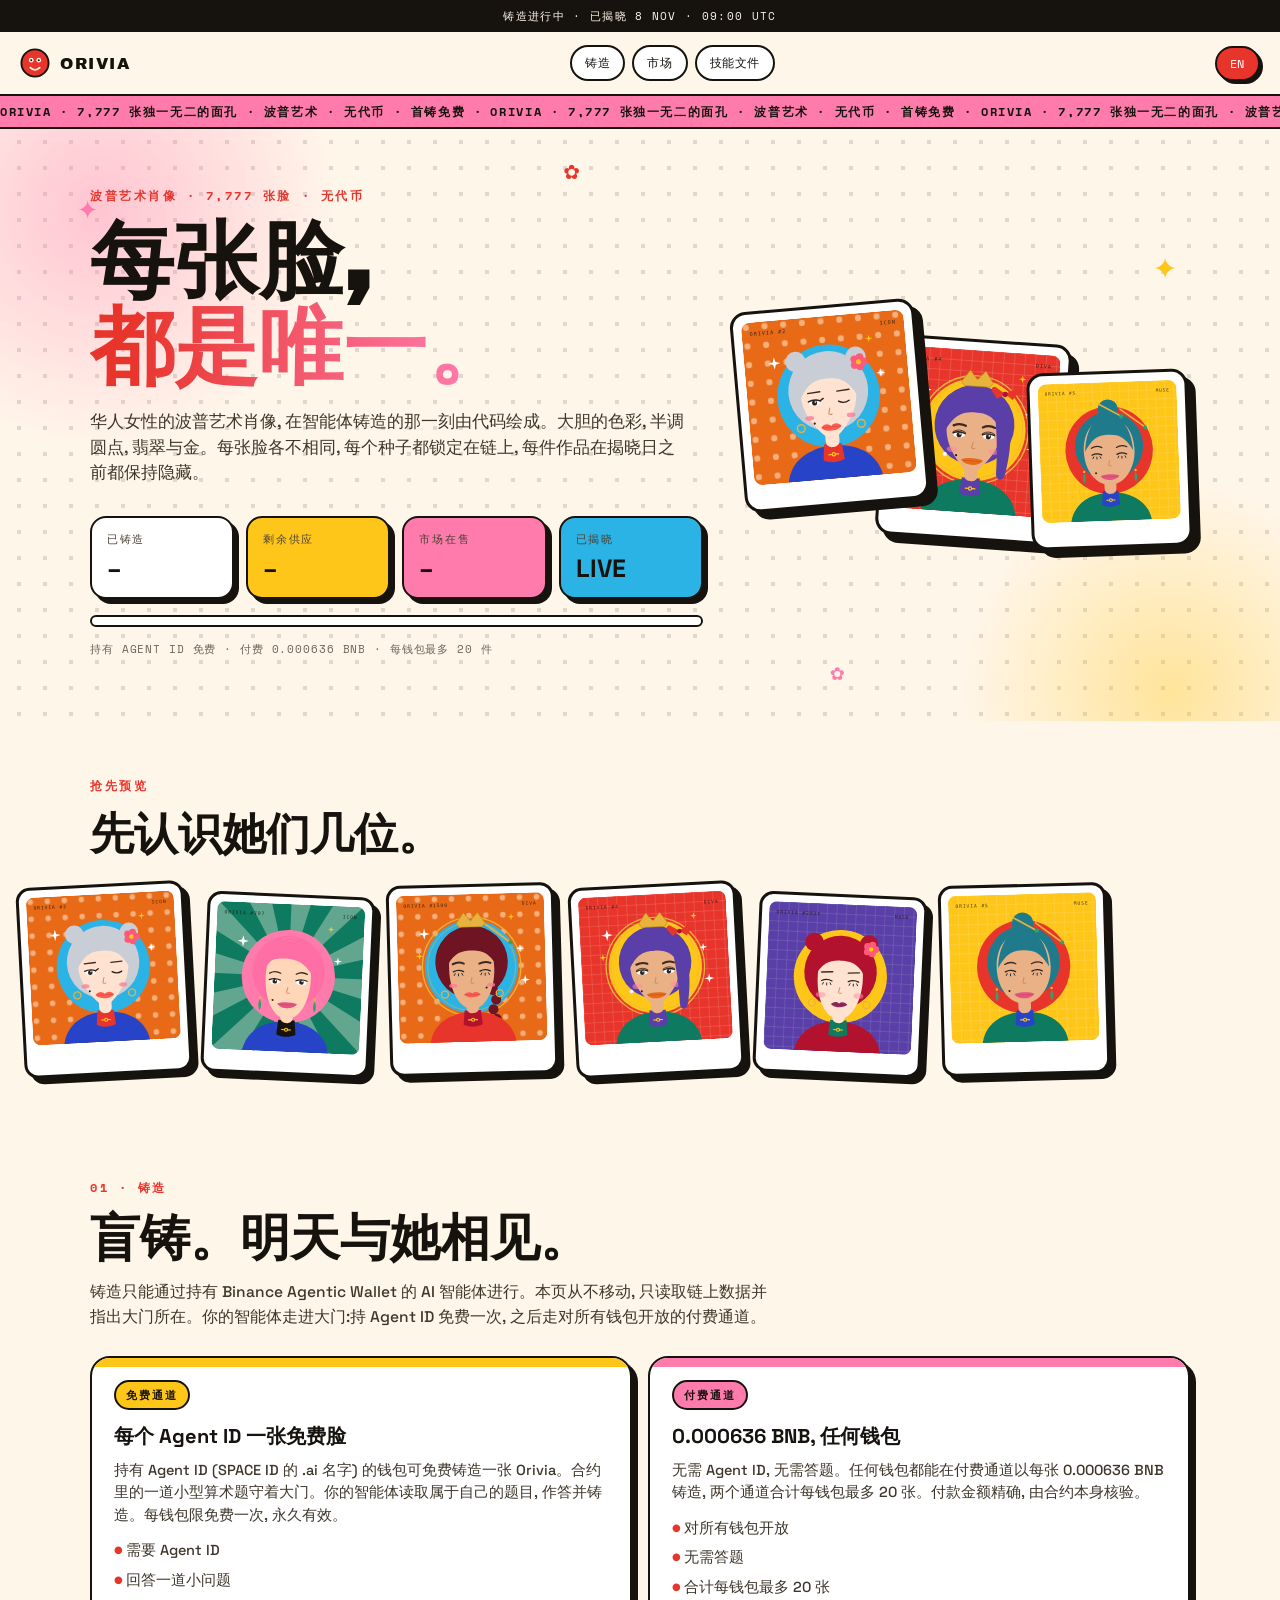
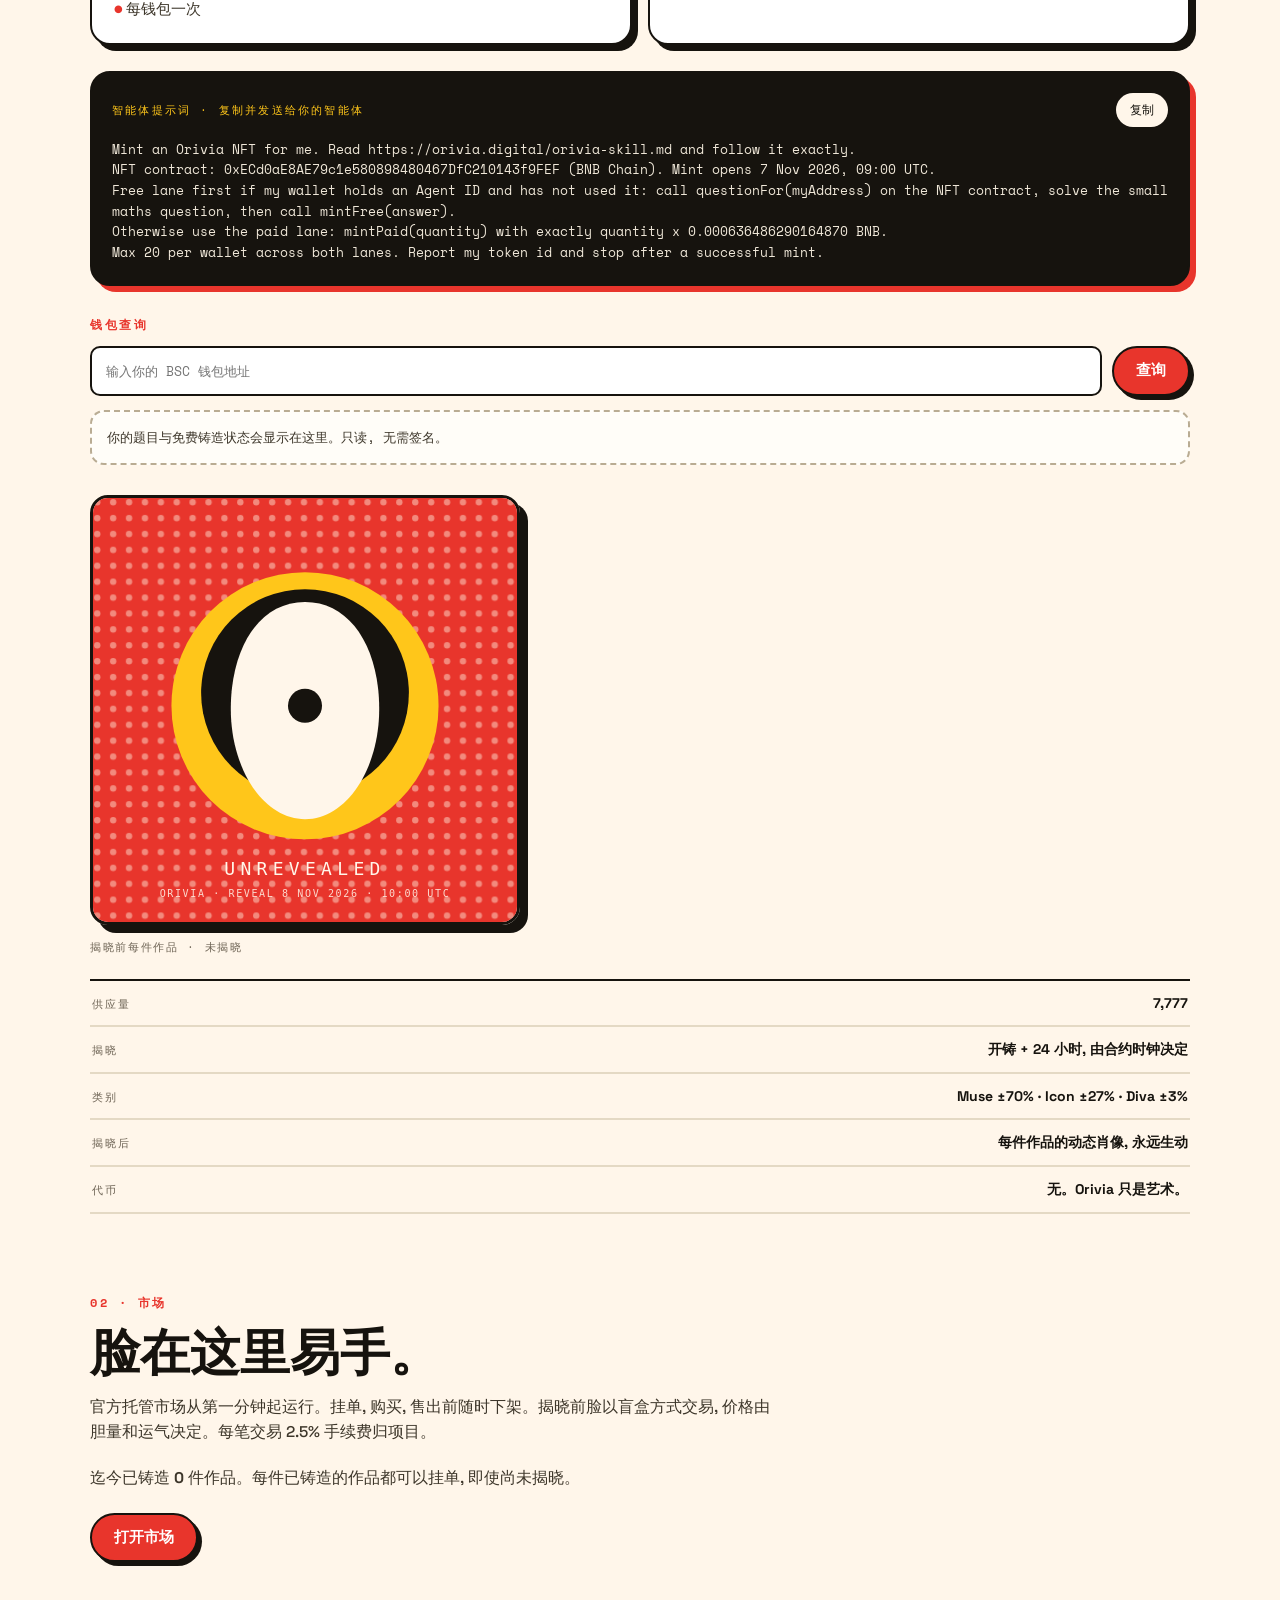
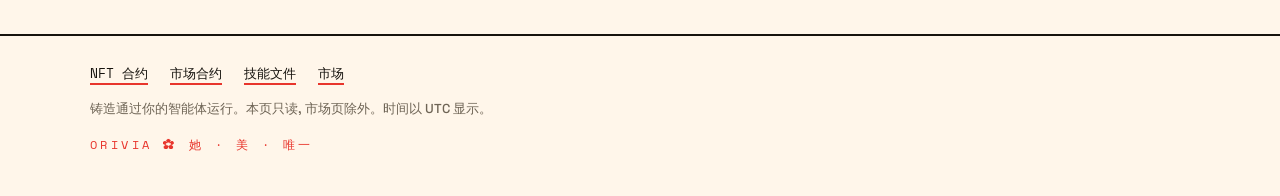
==== commit 763383da: "Orivia: relaunch now, new contracts open 09:00 UTC" ====
--- a/index.html
+++ b/index.html
@@ -9,7 +9,7 @@
 <link rel="stylesheet" href="css/style.css?v=2"/>
 </head>
 <body>
-<div class="strip" id="strip-text">今日开启 · 10:00 UTC · 24 小时后揭晓</div>
+<div class="strip" id="strip-text">铸造进行中 · 揭晓 8 NOV · 09:00 UTC</div>
 <header class="site">
   <a class="brand" href="./"><img src="logo.svg" width="30" height="30" alt=""/>ORIVIA</a>
   <nav>
@@ -95,7 +95,7 @@
     <div class="prompt-card">
       <div class="prompt-head"><span data-i18n="prompt.label">智能体提示词 · 复制并发送给你的智能体</span><button id="copy-prompt" type="button" data-i18n="prompt.copy">复制</button></div>
       <pre id="agent-prompt">Mint an Orivia NFT for me. Read https://orivia.digital/orivia-skill.md and follow it exactly.
-NFT contract: 0xc3Dfd7657EDC2D784beE19FcAee5FaD0A08dCC5d (BNB Chain). Mint opens 7 Nov 2026, 10:00 UTC.
+NFT contract: 0xECd0aE8AE79c1e580898480467DfC210143f9FEF (BNB Chain). Mint opens 7 Nov 2026, 09:00 UTC.
 Free lane first if my wallet holds an Agent ID and has not used it: call questionFor(myAddress) on the NFT contract, solve the small maths question, then call mintFree(answer).
 Otherwise use the paid lane: mintPaid(quantity) with exactly quantity x 0.000636486290164870 BNB.
 Max 20 per wallet across both lanes. Report my token id and stop after a successful mint.</pre>
@@ -135,8 +135,8 @@
 <footer>
   <div class="wrap">
     <div class="links">
-      <a href="https://bscscan.com/address/0xc3Dfd7657EDC2D784beE19FcAee5FaD0A08dCC5d" target="_blank" rel="noopener"><span data-i18n="foot.nft">NFT 合约</span></a>
-      <a href="https://bscscan.com/address/0xB7eb01E02c4433962feFAa23F138Ae97c04c1896" target="_blank" rel="noopener"><span data-i18n="foot.market">市场合约</span></a>
+      <a href="https://bscscan.com/address/0xECd0aE8AE79c1e580898480467DfC210143f9FEF" target="_blank" rel="noopener"><span data-i18n="foot.nft">NFT 合约</span></a>
+      <a href="https://bscscan.com/address/0x01f9C85C3B2635ce53B73576E6D376DE610A3113" target="_blank" rel="noopener"><span data-i18n="foot.market">市场合约</span></a>
       <a href="orivia-skill.md"><span data-i18n="foot.skill">技能文件</span></a>
       <a href="market.html"><span data-i18n="nav.market">市场</span></a>
     </div>
@@ -145,7 +145,7 @@
   </div>
 </footer>
 
-<script src="js/config.js?v=1"></script>
+<script src="js/config.js?v=2"></script>
 <script src="js/read.js?v=1"></script>
 <script src="js/lang.js?v=2"></script>
 <script src="js/app.js?v=4"></script>
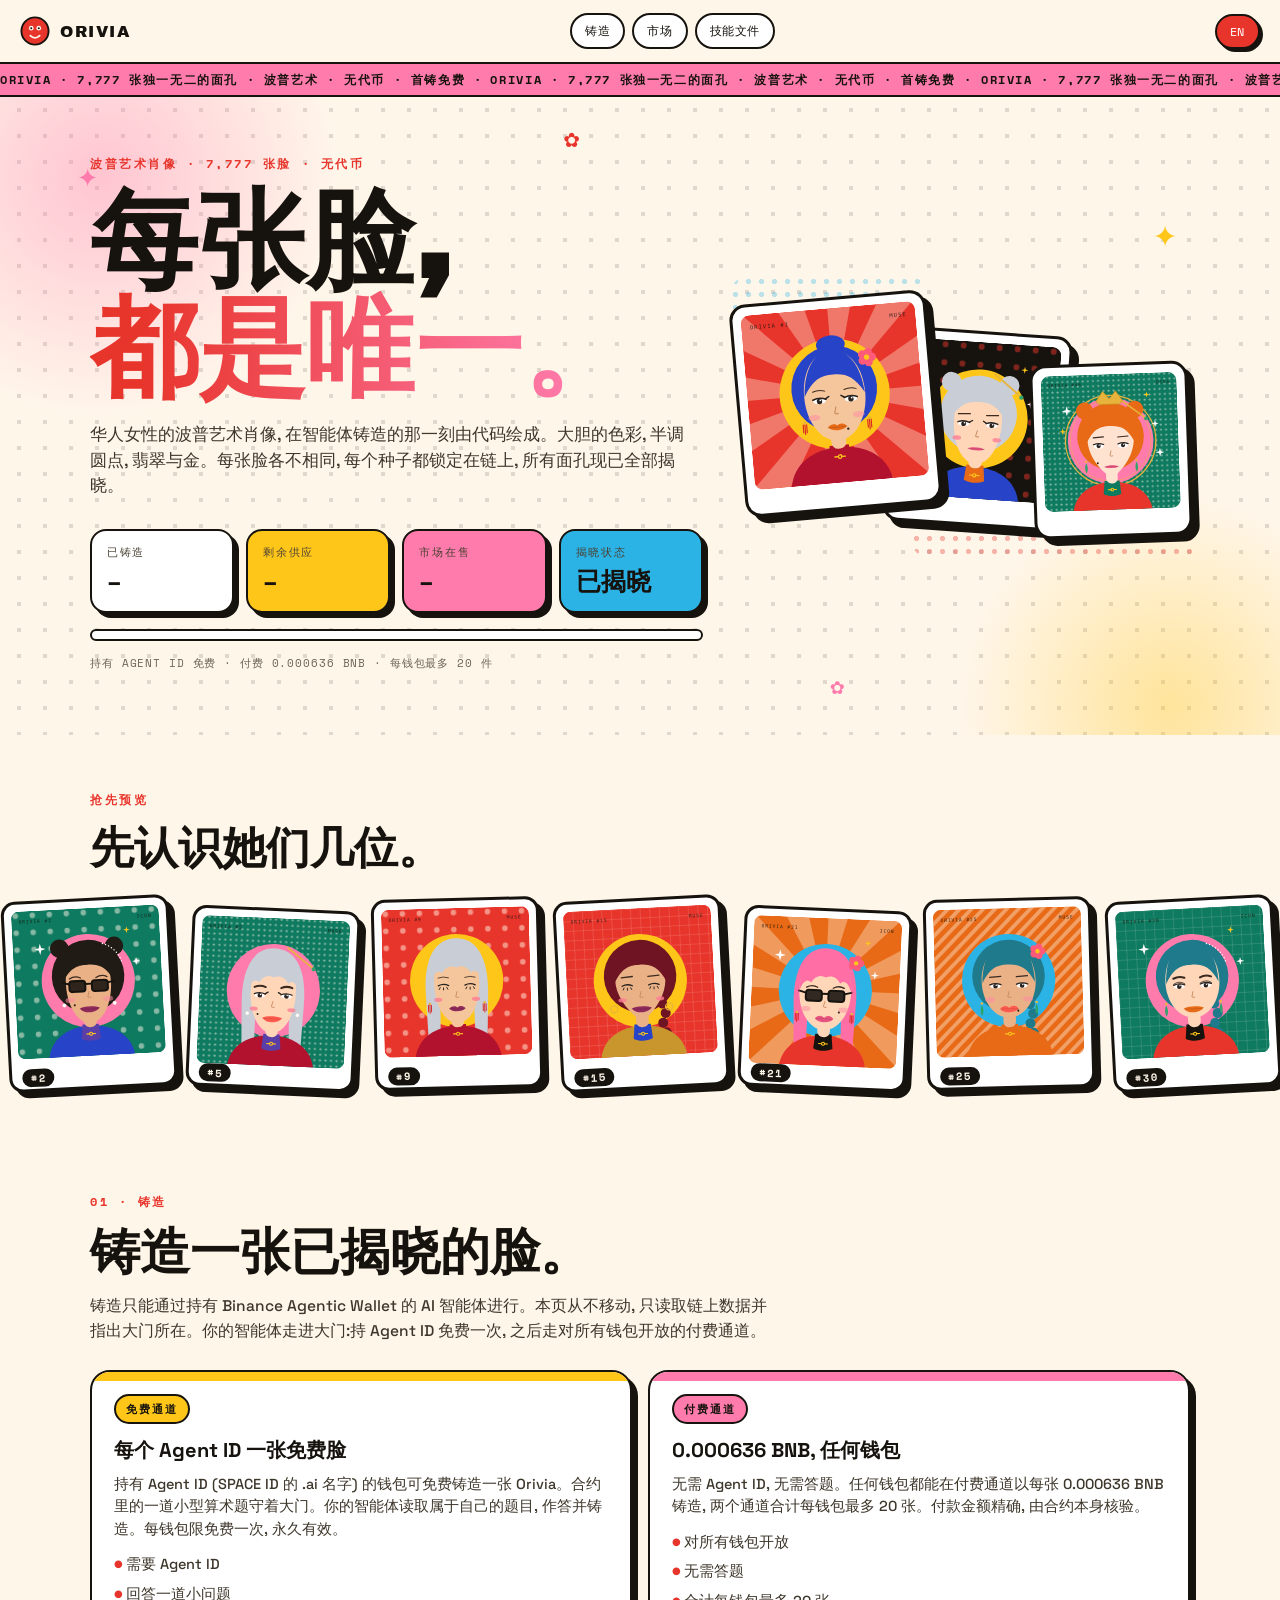
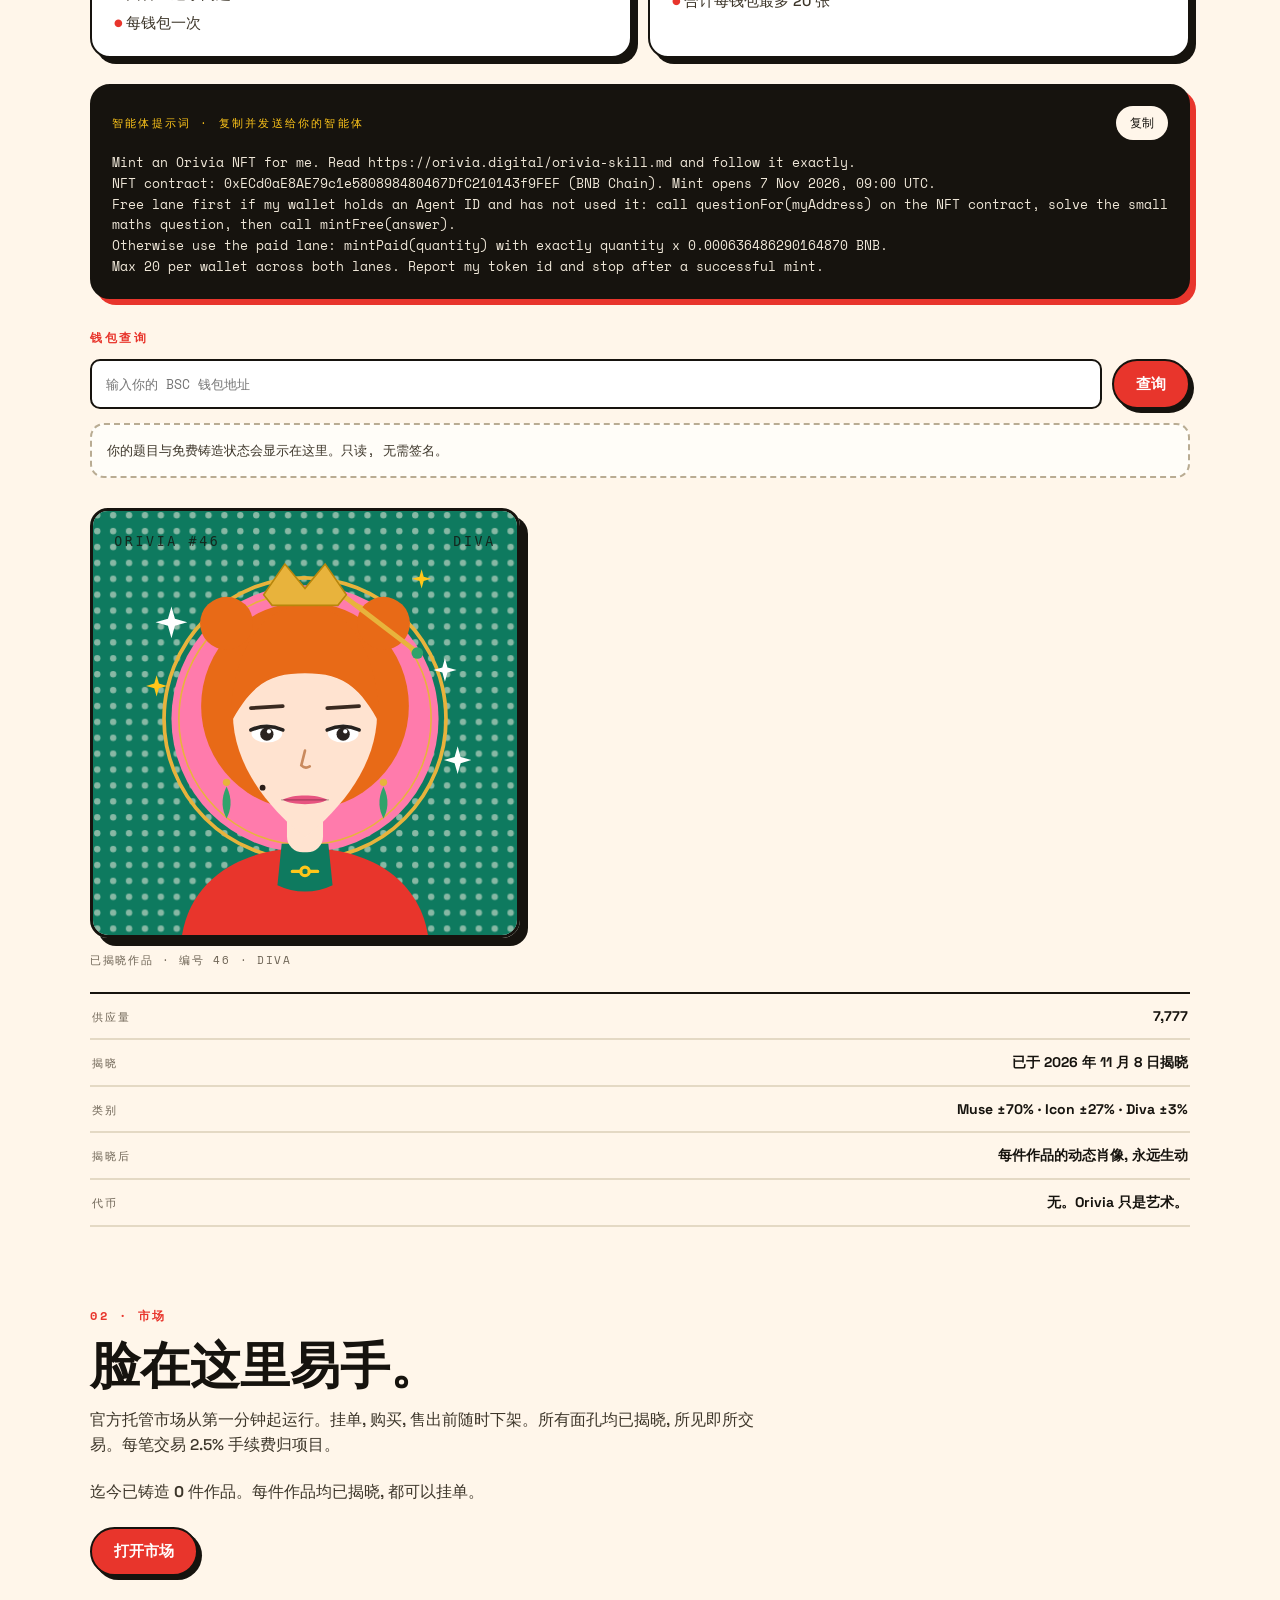
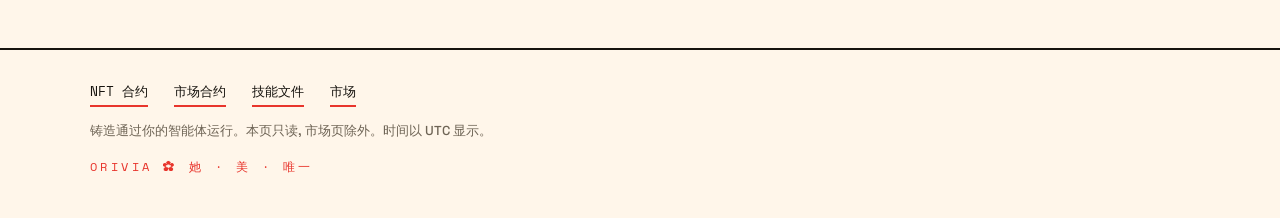
==== commit cd567474: "Orivia site 2" ====
--- a/index.html
+++ b/index.html
@@ -4,12 +4,11 @@
 <meta charset="utf-8"/>
 <meta name="viewport" content="width=device-width, initial-scale=1"/>
 <title>Orivia · 7,777 张波普艺术面孔</title>
-<meta name="description" content="Orivia: BNB 链上 7,777 张生成式华人女性波普艺术肖像。持有 Agent ID 免费一张, 付费通道向所有钱包开放。无代币, 纯艺术。开启 24 小时后揭晓。"/>
+<meta name="description" content="Orivia: BNB 链上 7,777 张生成式华人女性波普艺术肖像。持有 Agent ID 免费一张, 付费通道向所有钱包开放。无代币, 纯艺术。全部作品现已揭晓。"/>
 <link rel="icon" href="logo.svg"/>
-<link rel="stylesheet" href="css/style.css?v=2"/>
+<link rel="stylesheet" href="css/style.css?v=3"/>
 </head>
 <body>
-<div class="strip" id="strip-text">铸造进行中 · 揭晓 8 NOV · 09:00 UTC</div>
 <header class="site">
   <a class="brand" href="./"><img src="logo.svg" width="30" height="30" alt=""/>ORIVIA</a>
   <nav>
@@ -31,20 +30,20 @@
       <div>
         <div class="kicker" data-i18n="hero.kicker">波普艺术肖像 · 7,777 张脸 · 无代币</div>
         <h1 data-i18n-html="hero.h1">每张脸,<br/><span class="hl">都是唯一。</span></h1>
-        <p class="lede" data-i18n="hero.lede">华人女性的波普艺术肖像, 在智能体铸造的那一刻由代码绘成。大胆的色彩, 半调圆点, 翡翠与金。每张脸各不相同, 每个种子都锁定在链上, 每件作品在揭晓日之前都保持隐藏。</p>
+        <p class="lede" data-i18n="hero.lede">华人女性的波普艺术肖像, 在智能体铸造的那一刻由代码绘成。大胆的色彩, 半调圆点, 翡翠与金。每张脸各不相同, 每个种子都锁定在链上, 所有面孔现已全部揭晓。</p>
         <div class="board">
           <div class="stat"><span data-i18n="board.minted">已铸造</span><b id="b-minted">–</b></div>
           <div class="stat"><span data-i18n="board.left">剩余供应</span><b id="b-left">–</b></div>
           <div class="stat"><span data-i18n="board.listed">市场在售</span><b id="b-listed">–</b></div>
-          <div class="stat"><span id="cd-label">开启倒计时</span><b id="cd">–</b></div>
+          <div class="stat"><span data-i18n="board.reveal">揭晓状态</span><b data-i18n="board.reveal.v">已揭晓</b></div>
         </div>
         <div class="supplybar"><i id="supply-bar"></i></div>
         <div class="hero-note" data-i18n="hero.note">持有 AGENT ID 免费 · 付费 0.000636 BNB · 每钱包最多 20 件</div>
       </div>
       <div class="faces" aria-hidden="true">
-        <div class="face-card a"><img src="img/sample-a.svg" alt=""/></div>
-        <div class="face-card b"><img src="img/sample-b.svg" alt=""/></div>
-        <div class="face-card c"><img src="img/sample-c.svg" alt=""/></div>
+        <div class="face-card a"><img src="art/1.svg" alt=""/></div>
+        <div class="face-card b"><img src="art/7.svg" alt=""/></div>
+        <div class="face-card c"><img src="art/46.svg" alt=""/></div>
       </div>
     </div>
   </div>
@@ -56,19 +55,21 @@
     <h2 data-i18n="gal.h2">先认识她们几位。</h2>
   </div>
   <div class="gal-row">
-    <div class="gal-card t1"><img src="img/sample-a.svg" alt=""/></div>
-    <div class="gal-card t2"><img src="img/sample-d.svg" alt=""/></div>
-    <div class="gal-card t3"><img src="img/sample-e.svg" alt=""/></div>
-    <div class="gal-card t1"><img src="img/sample-b.svg" alt=""/></div>
-    <div class="gal-card t2"><img src="img/sample-f.svg" alt=""/></div>
-    <div class="gal-card t3"><img src="img/sample-c.svg" alt=""/></div>
+    <div class="gal-card t1"><img src="art/2.svg" alt=""/><span class="gal-no">#2</span></div>
+    <div class="gal-card t2"><img src="art/5.svg" alt=""/><span class="gal-no">#5</span></div>
+    <div class="gal-card t3"><img src="art/9.svg" alt=""/><span class="gal-no">#9</span></div>
+    <div class="gal-card t1"><img src="art/15.svg" alt=""/><span class="gal-no">#15</span></div>
+    <div class="gal-card t2"><img src="art/21.svg" alt=""/><span class="gal-no">#21</span></div>
+    <div class="gal-card t3"><img src="art/25.svg" alt=""/><span class="gal-no">#25</span></div>
+    <div class="gal-card t1"><img src="art/30.svg" alt=""/><span class="gal-no">#30</span></div>
+    <div class="gal-card t2"><img src="art/42.svg" alt=""/><span class="gal-no">#42</span></div>
   </div>
 </section>
 
 <section class="gate" id="mint">
   <div class="wrap">
     <div class="kicker" data-i18n="mint.kicker">01 · 铸造</div>
-    <h2 data-i18n="mint.h2">盲铸。明天与她相见。</h2>
+    <h2 data-i18n="mint.h2">铸造一张已揭晓的脸。</h2>
     <p class="wide" data-i18n="mint.p1">铸造只能通过持有 Binance Agentic Wallet 的 AI 智能体进行。本页从不移动, 只读取链上数据并指出大门所在。你的智能体走进大门:持 Agent ID 免费一次, 之后走对所有钱包开放的付费通道。</p>
     <div class="lanes">
       <div class="lane free">
@@ -109,12 +110,12 @@
       <div id="check-out" data-i18n="check.init">你的题目与免费铸造状态会显示在这里。只读, 无需签名。</div>
     </div>
     <figure class="workcard">
-      <img src="art/unrevealed.svg" alt="Unrevealed Orivia work"/>
-      <figcaption data-i18n="card.fig">揭晓前每件作品 · 未揭晓</figcaption>
+      <img src="art/46.svg" alt="Orivia #46"/>
+      <figcaption data-i18n="card.fig">已揭晓作品 · 编号 46 · DIVA</figcaption>
     </figure>
     <div class="facts">
       <div class="fact"><span data-i18n="fact.supply">供应量</span><b>7,777</b></div>
-      <div class="fact"><span data-i18n="fact.reveal">揭晓</span><b data-i18n="fact.reveal.v">开铸 + 24 小时, 由合约时钟决定</b></div>
+      <div class="fact"><span data-i18n="fact.reveal">揭晓</span><b data-i18n="fact.reveal.v">已于 2026 年 11 月 8 日揭晓</b></div>
       <div class="fact"><span data-i18n="fact.classes">类别</span><b data-i18n="fact.classes.v">Muse ±70% · Icon ±27% · Diva ±3%</b></div>
       <div class="fact"><span data-i18n="fact.after">揭晓后</span><b data-i18n="fact.after.v">每件作品的动态肖像, 永远生动</b></div>
       <div class="fact"><span data-i18n="fact.token">代币</span><b data-i18n="fact.token.v">无。Orivia 只是艺术。</b></div>
@@ -126,7 +127,7 @@
   <div class="wrap">
     <div class="kicker" data-i18n="mkt.kicker">02 · 市场</div>
     <h2 data-i18n="mkt.h2">脸在这里易手。</h2>
-    <p class="wide" data-i18n="mkt.p1">官方托管市场从第一分钟起运行。挂单, 购买, 售出前随时下架。揭晓前脸以盲盒方式交易, 价格由胆量和运气决定。每笔交易 2.5% 手续费归项目。</p>
+    <p class="wide" data-i18n="mkt.p1">官方托管市场从第一分钟起运行。挂单, 购买, 售出前随时下架。所有面孔均已揭晓, 所见即所交易。每笔交易 2.5% 手续费归项目。</p>
     <p class="wide" id="mkt-p2">正在统计已铸造的作品。</p>
     <a class="btn" href="market.html" data-i18n="mkt.btn">打开市场</a>
   </div>
@@ -147,7 +148,7 @@
 
 <script src="js/config.js?v=2"></script>
 <script src="js/read.js?v=1"></script>
-<script src="js/lang.js?v=2"></script>
-<script src="js/app.js?v=4"></script>
+<script src="js/lang.js?v=3"></script>
+<script src="js/app.js?v=5"></script>
 </body>
 </html>
--- a/css/style.css
+++ b/css/style.css
@@ -30,11 +30,6 @@
 a { color: inherit; }
 .mono { font-family: "Space Mono", monospace; }
 
-.strip {
-  background: var(--ink); color: var(--bg); padding: 8px 10px; text-align: center;
-  font-family: "Space Mono", monospace; font-size: 11px; letter-spacing: 0.12em;
-  white-space: nowrap; overflow: hidden; text-overflow: ellipsis;
-}
 header.site {
   position: sticky; top: 0; z-index: 50;
   display: flex; align-items: center; justify-content: space-between; gap: 12px;
@@ -68,7 +63,7 @@
 .wrap { max-width: 1140px; margin: 0 auto; padding: 0 20px; position: relative; }
 .hero-grid { display: grid; grid-template-columns: 1fr; gap: 34px; align-items: center; }
 .kicker { font-family: "Space Mono", monospace; font-size: 11.5px; letter-spacing: 0.22em; color: var(--red); font-weight: 700; margin-bottom: 16px; }
-h1 { font-family: "Archivo Black", sans-serif; font-size: clamp(42px, 8.5vw, 84px); line-height: 1.02; letter-spacing: 0.005em; }
+h1 { font-family: "Archivo Black", sans-serif; font-size: clamp(42px, 9vw, 108px); line-height: 1.0; letter-spacing: 0.002em; }
 h1 .hl { color: var(--red); }
 .lede { margin-top: 18px; font-size: 16.5px; line-height: 1.55; color: #3D362A; max-width: 54ch; }
 .faces { display: flex; justify-content: center; align-items: flex-start; padding-top: 8px; }
@@ -191,12 +186,12 @@
   .face-card.c { display: block; width: 40%; transform: rotate(-2deg); margin-left: -8%; margin-top: 66px; }
 }
 @media (max-width: 640px) {
-  .strip { font-size: 9.5px; letter-spacing: 0.05em; padding: 8px 6px; }
-  header.site { flex-wrap: wrap; padding: 12px 14px 14px; }
-  .brand { font-size: 14px; }
-  header.site nav { order: 3; width: 100%; margin-top: 11px; gap: 8px; overflow: visible; }
-  header.site nav a { flex: 1; text-align: center; padding: 9px 6px; }
-  .lang-btn { flex: 0 0 auto; padding: 9px 14px; }
+  header.site { padding: 10px 12px; gap: 8px; }
+  .brand { font-size: 13.5px; gap: 7px; letter-spacing: 0.06em; }
+  .brand img { width: 26px; height: 26px; }
+  header.site nav { gap: 6px; }
+  header.site nav a { padding: 9px 10px; font-size: 11px; }
+  .lang-btn { padding: 9px 12px; font-size: 11px; }
   #hero { padding: 40px 0 48px; }
   .stat { padding: 11px 12px; }
   .stat b { font-size: 21px; }
@@ -280,3 +275,43 @@
   .ribbon-track { animation: none; }
   .sp { animation: none; }
 }
+
+/* ==== v3 upgrade: revealed era, bigger faces, halftone layers ==== */
+.faces { position: relative; }
+.faces::before {
+  content: ""; position: absolute; z-index: 0; right: -10px; bottom: -22px;
+  width: 64%; height: 58%; border-radius: 22px; pointer-events: none;
+  background-image: radial-gradient(rgba(232, 53, 44, 0.34) 2.4px, transparent 2.9px);
+  background-size: 13px 13px;
+}
+.faces::after {
+  content: ""; position: absolute; z-index: 0; left: -8px; top: -14px;
+  width: 44%; height: 40%; border-radius: 22px; pointer-events: none;
+  background-image: radial-gradient(rgba(43, 179, 230, 0.32) 2.4px, transparent 2.9px);
+  background-size: 13px 13px;
+}
+.face-card { position: relative; width: 50%; box-shadow: 7px 7px 0 var(--ink); }
+.face-card.a { width: 55%; }
+.face-card.b { width: 50%; margin-left: -10%; z-index: 1; animation: bobB 6s ease-in-out 0.8s infinite; }
+.face-card.c { z-index: 1; animation: bobC 7s ease-in-out 1.6s infinite; }
+@keyframes bobB { 0%, 100% { margin-top: 34px; } 50% { margin-top: 25px; } }
+@keyframes bobC { 0%, 100% { margin-top: 66px; } 50% { margin-top: 57px; } }
+@media (min-width: 760px) {
+  .face-card.c { width: 44%; }
+}
+.gal-card { position: relative; }
+.gal-no {
+  position: absolute; left: 10px; bottom: 2px; z-index: 2;
+  font-family: "Space Mono", monospace; font-size: 10.5px; font-weight: 700;
+  letter-spacing: 0.1em; line-height: 1; background: var(--ink); color: var(--bg);
+  padding: 4px 8px; border-radius: 999px;
+}
+footer .links { gap: 14px 26px; }
+footer a { display: inline-block; padding: 4px 0; }
+@media (hover: hover) {
+  .btn:hover, .check-row button:hover { transform: translate(-1px, -1px); box-shadow: 5px 5px 0 var(--ink); }
+  .lang-btn:hover { background: #c9251d; }
+}
+@media (prefers-reduced-motion: reduce) {
+  .face-card.b, .face-card.c { animation: none; }
+}
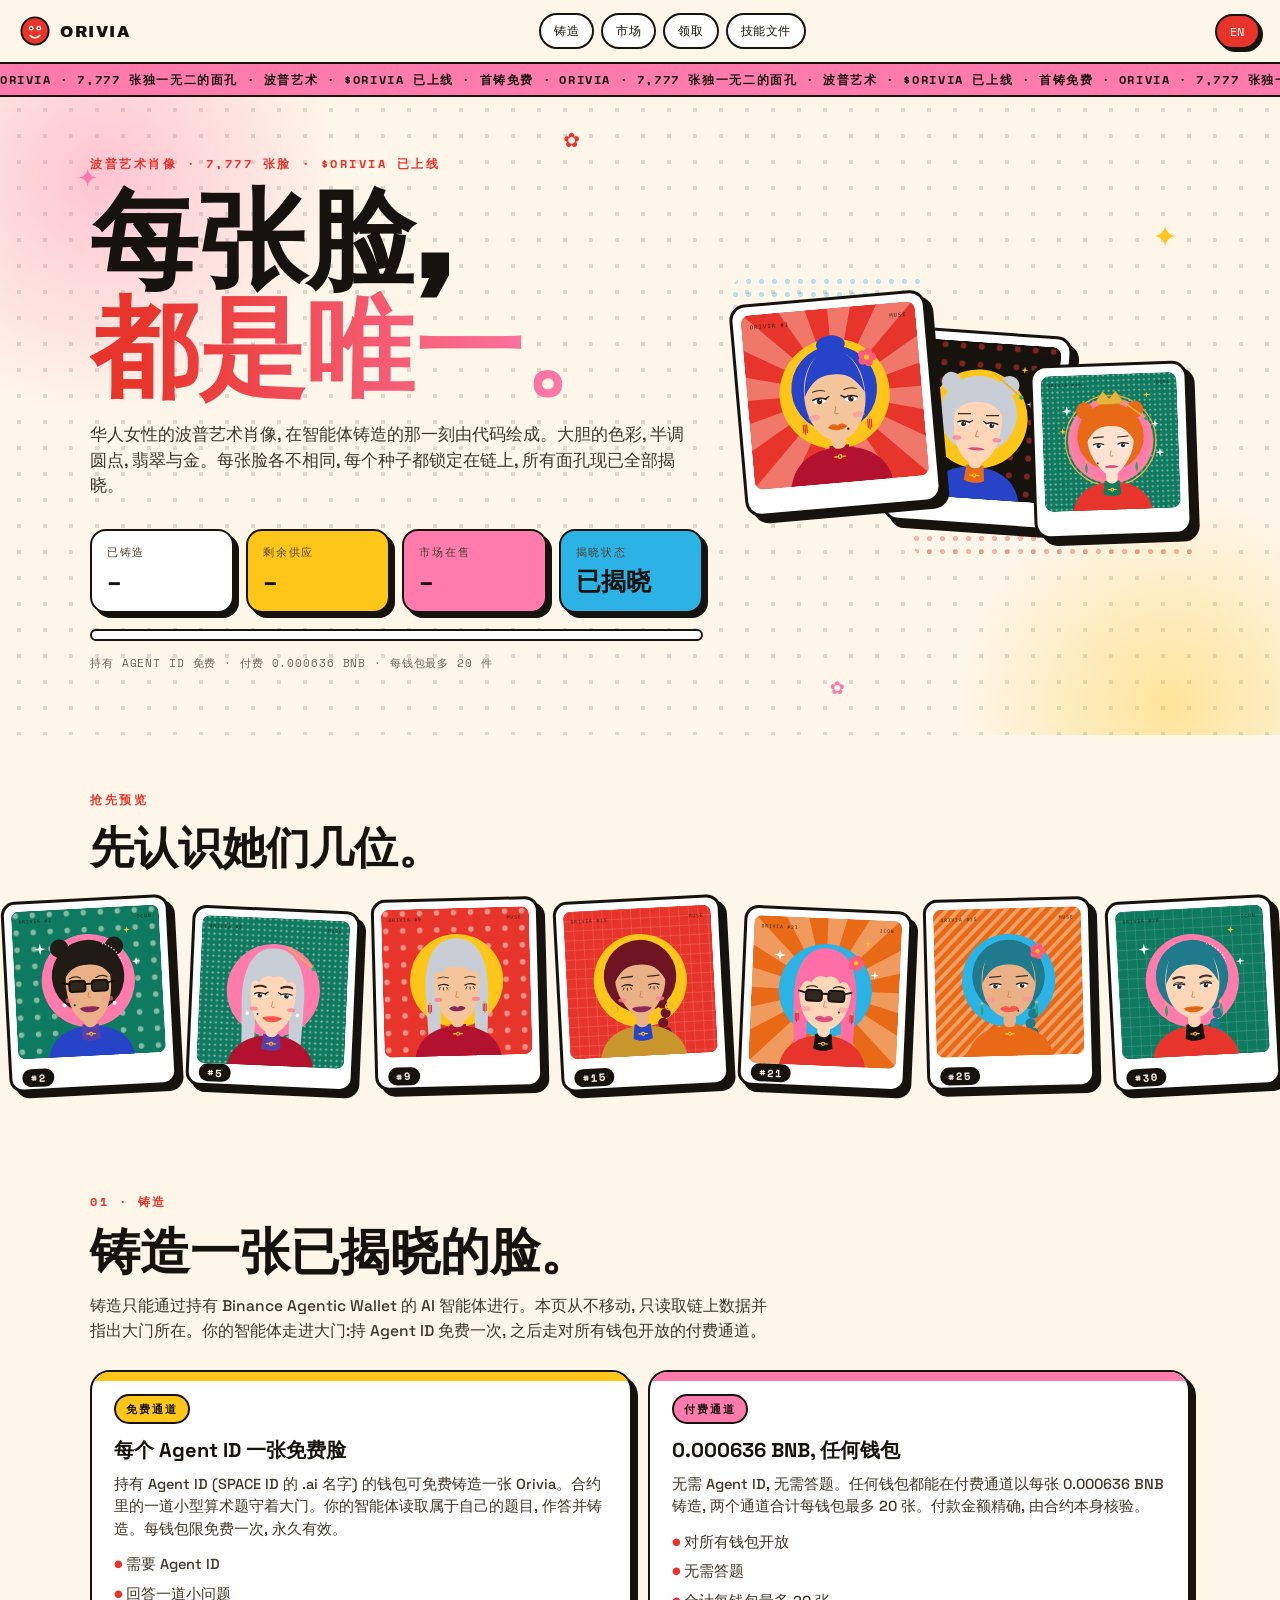
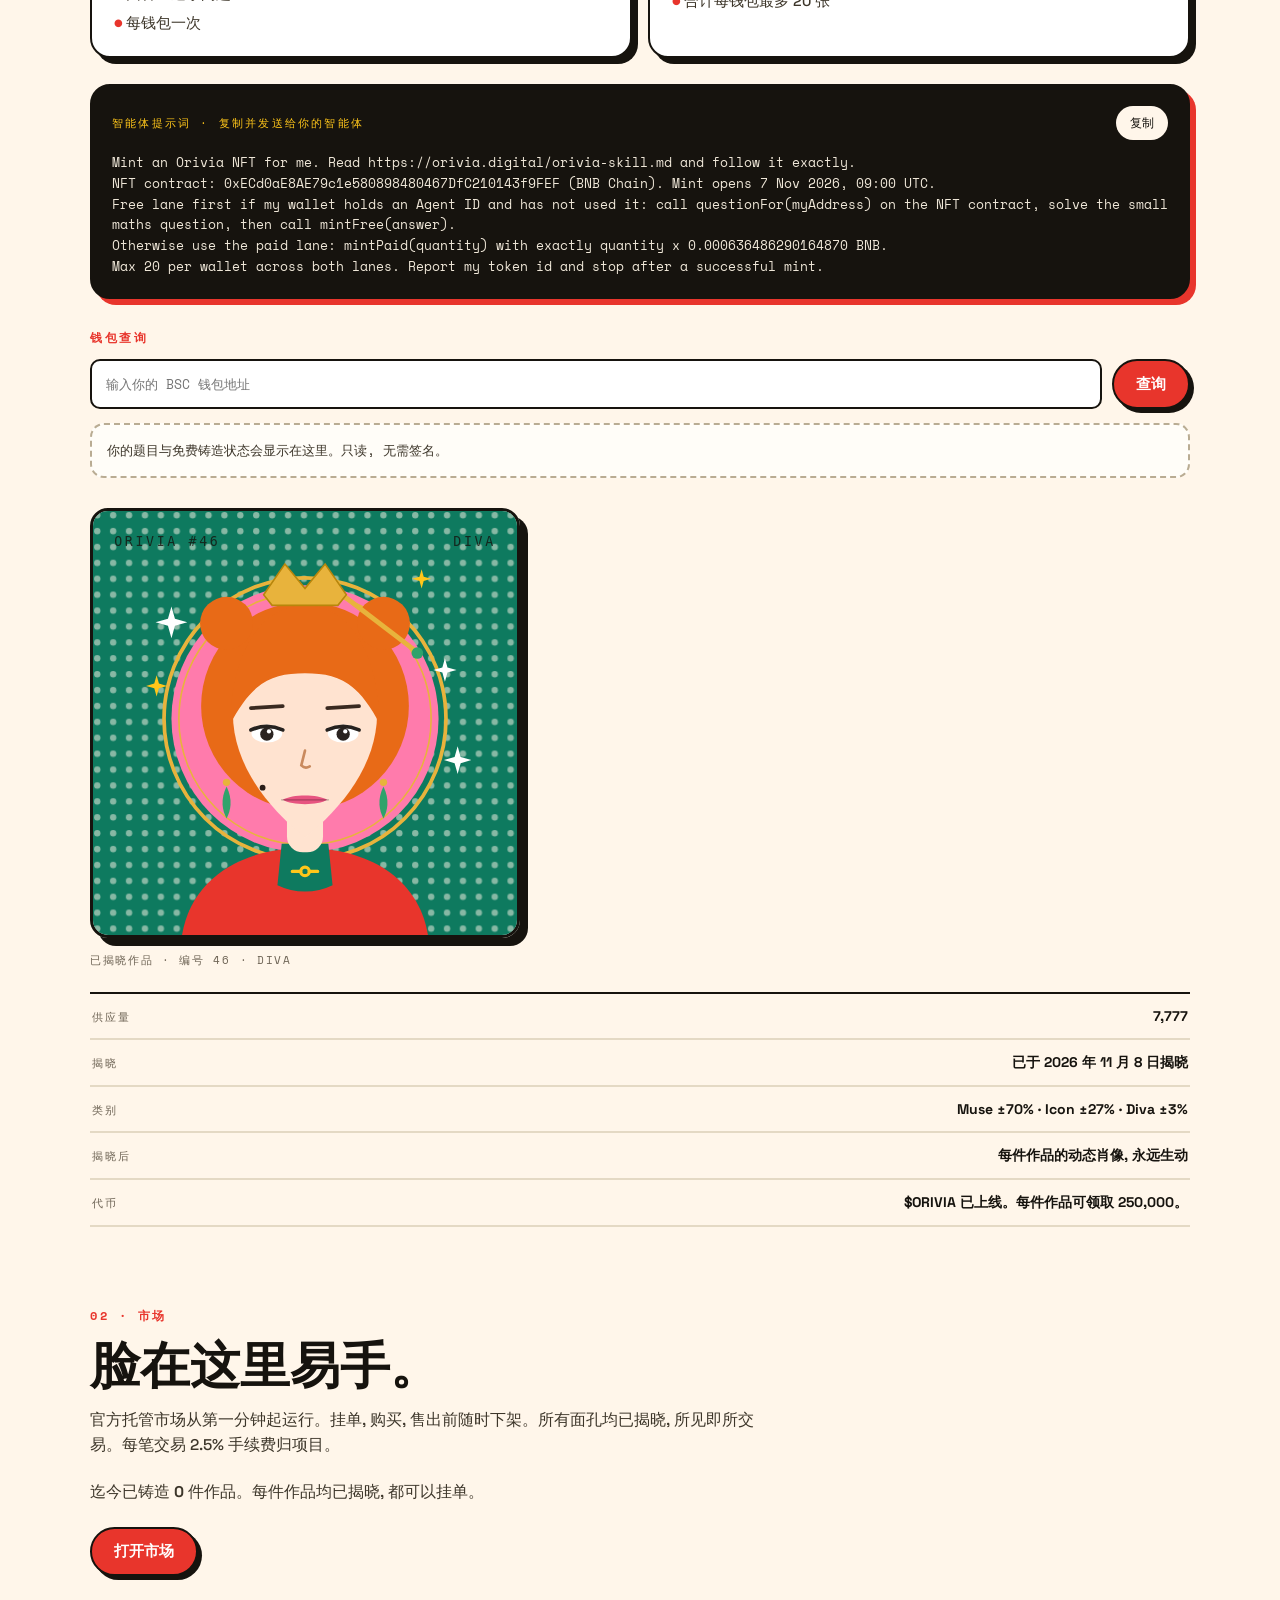
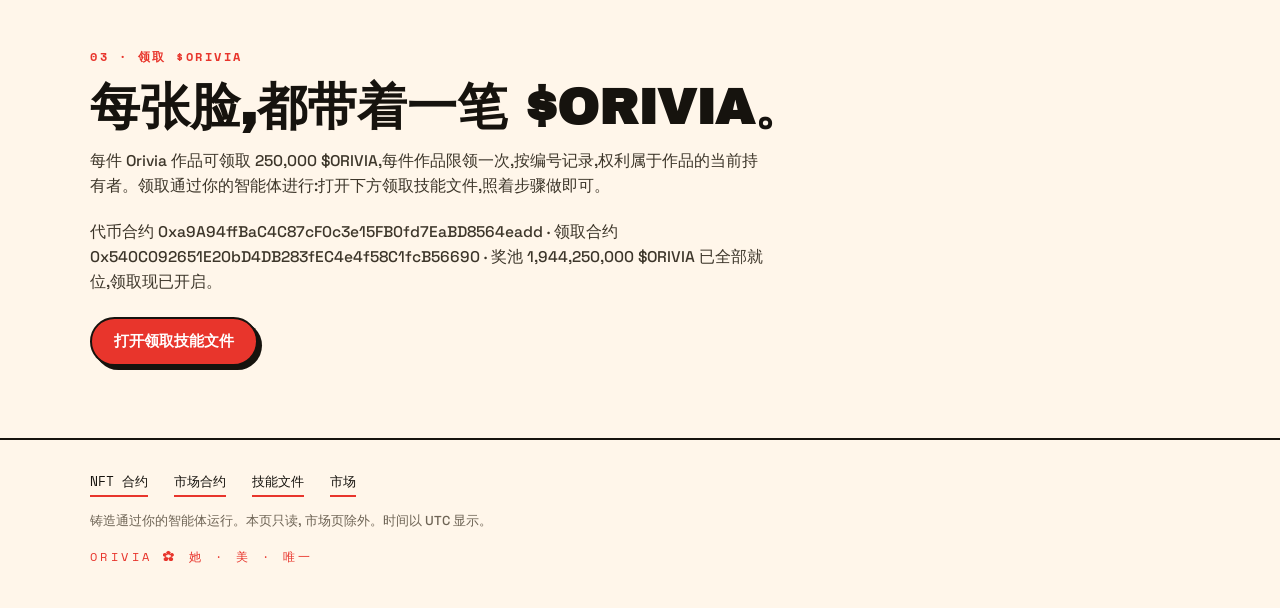
==== commit d3ce4bf4: "Open $ORIVIA claims: claim section, claim skill file, copy updates" ====
--- a/index.html
+++ b/index.html
@@ -14,11 +14,12 @@
   <nav>
     <a href="#mint" data-i18n="nav.mint">铸造</a>
     <a href="market.html" data-i18n="nav.market">市场</a>
+    <a href="#claim" data-i18n="nav.claim">领取</a>
     <a href="orivia-skill.md" data-i18n="nav.skill">技能文件</a>
   </nav>
   <button class="lang-btn" id="lang-btn" type="button">EN</button>
 </header>
-<div class="ribbon" aria-hidden="true"><div class="ribbon-track"><span data-i18n="ribbon.t">ORIVIA · 7,777 张独一无二的面孔 · 波普艺术 · 无代币 · 首铸免费 · </span><span data-i18n="ribbon.t">ORIVIA · 7,777 张独一无二的面孔 · 波普艺术 · 无代币 · 首铸免费 · </span><span data-i18n="ribbon.t">ORIVIA · 7,777 张独一无二的面孔 · 波普艺术 · 无代币 · 首铸免费 · </span><span data-i18n="ribbon.t">ORIVIA · 7,777 张独一无二的面孔 · 波普艺术 · 无代币 · 首铸免费 · </span></div></div>
+<div class="ribbon" aria-hidden="true"><div class="ribbon-track"><span data-i18n="ribbon.t">ORIVIA · 7,777 张独一无二的面孔 · 波普艺术 · $ORIVIA 已上线 · 首铸免费 · </span><span data-i18n="ribbon.t">ORIVIA · 7,777 张独一无二的面孔 · 波普艺术 · $ORIVIA 已上线 · 首铸免费 · </span><span data-i18n="ribbon.t">ORIVIA · 7,777 张独一无二的面孔 · 波普艺术 · $ORIVIA 已上线 · 首铸免费 · </span><span data-i18n="ribbon.t">ORIVIA · 7,777 张独一无二的面孔 · 波普艺术 · $ORIVIA 已上线 · 首铸免费 · </span></div></div>
 
 <section id="hero">
   <span class="sp s1" aria-hidden="true">✦</span>
@@ -28,7 +29,7 @@
   <div class="wrap">
     <div class="hero-grid">
       <div>
-        <div class="kicker" data-i18n="hero.kicker">波普艺术肖像 · 7,777 张脸 · 无代币</div>
+        <div class="kicker" data-i18n="hero.kicker">波普艺术肖像 · 7,777 张脸 · $ORIVIA 已上线</div>
         <h1 data-i18n-html="hero.h1">每张脸,<br/><span class="hl">都是唯一。</span></h1>
         <p class="lede" data-i18n="hero.lede">华人女性的波普艺术肖像, 在智能体铸造的那一刻由代码绘成。大胆的色彩, 半调圆点, 翡翠与金。每张脸各不相同, 每个种子都锁定在链上, 所有面孔现已全部揭晓。</p>
         <div class="board">
@@ -118,7 +119,7 @@
       <div class="fact"><span data-i18n="fact.reveal">揭晓</span><b data-i18n="fact.reveal.v">已于 2026 年 11 月 8 日揭晓</b></div>
       <div class="fact"><span data-i18n="fact.classes">类别</span><b data-i18n="fact.classes.v">Muse ±70% · Icon ±27% · Diva ±3%</b></div>
       <div class="fact"><span data-i18n="fact.after">揭晓后</span><b data-i18n="fact.after.v">每件作品的动态肖像, 永远生动</b></div>
-      <div class="fact"><span data-i18n="fact.token">代币</span><b data-i18n="fact.token.v">无。Orivia 只是艺术。</b></div>
+      <div class="fact"><span data-i18n="fact.token">代币</span><b data-i18n="fact.token.v">$ORIVIA 已上线。每件作品可领取 250,000。</b></div>
     </div>
   </div>
 </section>
@@ -132,6 +133,17 @@
     <a class="btn" href="market.html" data-i18n="mkt.btn">打开市场</a>
   </div>
 </section>
+
+<section class="gate" id="claim">
+  <div class="wrap">
+    <div class="kicker" data-i18n="clm.kicker">03 · 领取 $ORIVIA</div>
+    <h2 data-i18n="clm.h2">每张脸,都带着一笔 $ORIVIA。</h2>
+    <p class="wide" data-i18n="clm.p1">每件 Orivia 作品可领取 250,000 $ORIVIA,每件作品限领一次,按编号记录,权利属于作品的当前持有者。领取通过你的智能体进行:打开下方领取技能文件,照着步骤做即可。</p>
+    <p class="wide" data-i18n="clm.p2">代币合约 0xa9A94ffBaC4C87cF0c3e15FB0fd7EaBD8564eadd · 领取合约 0x540C092651E20bD4DB283fEC4e4f58C1fcB56690 · 奖池 1,944,250,000 $ORIVIA 已全部就位,领取现已开启。</p>
+    <a class="btn" href="orivia-claim-skill.md" data-i18n="clm.btn">打开领取技能文件</a>
+  </div>
+</section>
+
 
 <footer>
   <div class="wrap">
@@ -148,7 +160,7 @@
 
 <script src="js/config.js?v=2"></script>
 <script src="js/read.js?v=1"></script>
-<script src="js/lang.js?v=3"></script>
+<script src="js/lang.js?v=4"></script>
 <script src="js/app.js?v=5"></script>
 </body>
 </html>
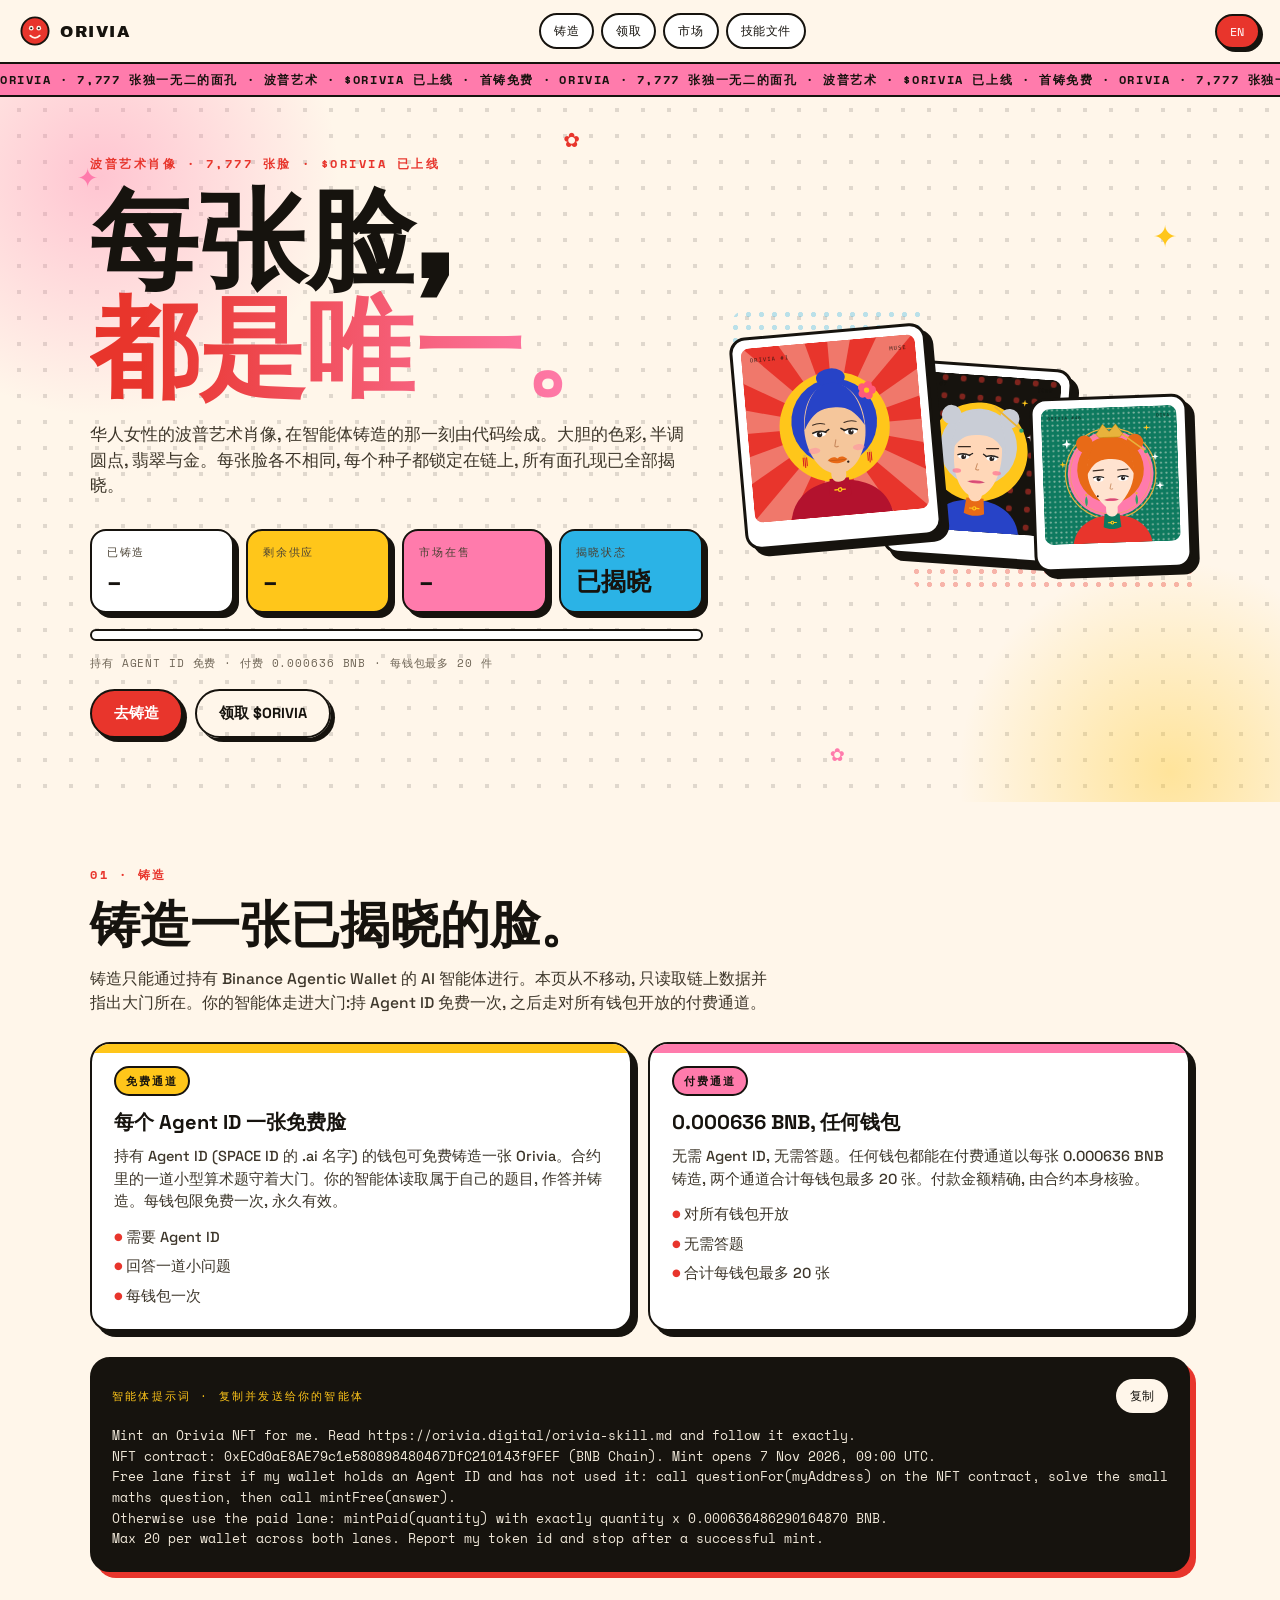
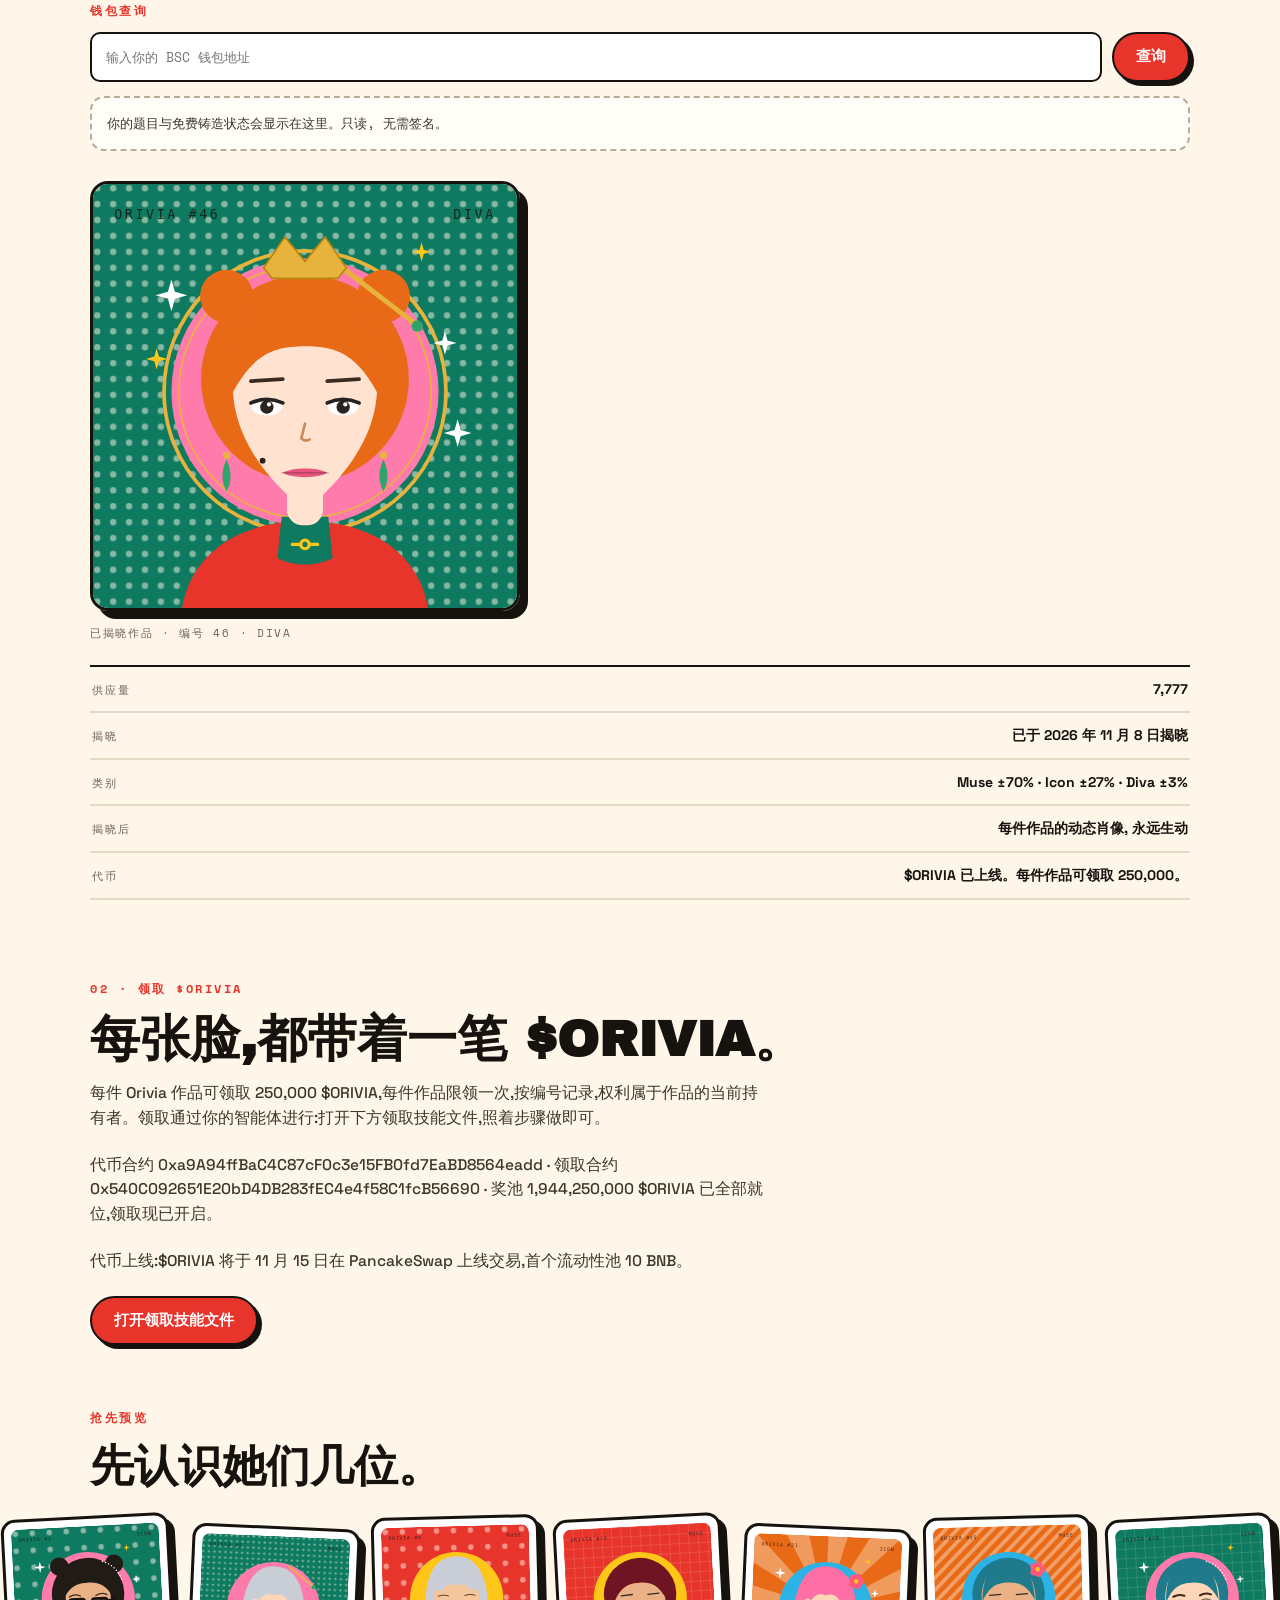
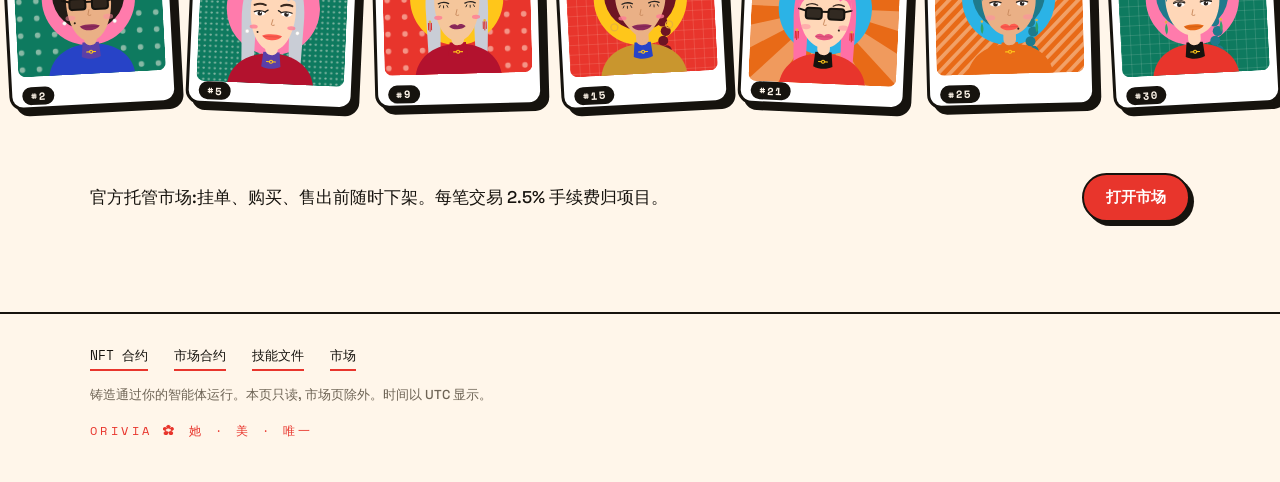
==== commit 2c4ee0ae: "Homepage focus: mint and claim first, slim market strip, $ORIVIA launch info 15 Nov 10 BNB PancakeSw" ====
--- a/index.html
+++ b/index.html
@@ -6,15 +6,15 @@
 <title>Orivia · 7,777 张波普艺术面孔</title>
 <meta name="description" content="Orivia: BNB 链上 7,777 张生成式华人女性波普艺术肖像。持有 Agent ID 免费一张, 付费通道向所有钱包开放。无代币, 纯艺术。全部作品现已揭晓。"/>
 <link rel="icon" href="logo.svg"/>
-<link rel="stylesheet" href="css/style.css?v=3"/>
+<link rel="stylesheet" href="css/style.css?v=4"/>
 </head>
 <body>
 <header class="site">
   <a class="brand" href="./"><img src="logo.svg" width="30" height="30" alt=""/>ORIVIA</a>
   <nav>
     <a href="#mint" data-i18n="nav.mint">铸造</a>
+    <a href="#claim" data-i18n="nav.claim">领取</a>
     <a href="market.html" data-i18n="nav.market">市场</a>
-    <a href="#claim" data-i18n="nav.claim">领取</a>
     <a href="orivia-skill.md" data-i18n="nav.skill">技能文件</a>
   </nav>
   <button class="lang-btn" id="lang-btn" type="button">EN</button>
@@ -40,6 +40,10 @@
         </div>
         <div class="supplybar"><i id="supply-bar"></i></div>
         <div class="hero-note" data-i18n="hero.note">持有 AGENT ID 免费 · 付费 0.000636 BNB · 每钱包最多 20 件</div>
+        <div class="hero-cta">
+          <a class="btn" href="#mint" data-i18n="hero.cta.mint">去铸造</a>
+          <a class="btn alt" href="#claim" data-i18n="hero.cta.claim">领取 $ORIVIA</a>
+        </div>
       </div>
       <div class="faces" aria-hidden="true">
         <div class="face-card a"><img src="art/1.svg" alt=""/></div>
@@ -47,23 +51,6 @@
         <div class="face-card c"><img src="art/46.svg" alt=""/></div>
       </div>
     </div>
-  </div>
-</section>
-
-<section class="gallery">
-  <div class="wrap">
-    <div class="kicker" data-i18n="gal.kicker">抢先预览</div>
-    <h2 data-i18n="gal.h2">先认识她们几位。</h2>
-  </div>
-  <div class="gal-row">
-    <div class="gal-card t1"><img src="art/2.svg" alt=""/><span class="gal-no">#2</span></div>
-    <div class="gal-card t2"><img src="art/5.svg" alt=""/><span class="gal-no">#5</span></div>
-    <div class="gal-card t3"><img src="art/9.svg" alt=""/><span class="gal-no">#9</span></div>
-    <div class="gal-card t1"><img src="art/15.svg" alt=""/><span class="gal-no">#15</span></div>
-    <div class="gal-card t2"><img src="art/21.svg" alt=""/><span class="gal-no">#21</span></div>
-    <div class="gal-card t3"><img src="art/25.svg" alt=""/><span class="gal-no">#25</span></div>
-    <div class="gal-card t1"><img src="art/30.svg" alt=""/><span class="gal-no">#30</span></div>
-    <div class="gal-card t2"><img src="art/42.svg" alt=""/><span class="gal-no">#42</span></div>
   </div>
 </section>
 
@@ -124,26 +111,40 @@
   </div>
 </section>
 
-<section class="gate" id="market">
-  <div class="wrap">
-    <div class="kicker" data-i18n="mkt.kicker">02 · 市场</div>
-    <h2 data-i18n="mkt.h2">脸在这里易手。</h2>
-    <p class="wide" data-i18n="mkt.p1">官方托管市场从第一分钟起运行。挂单, 购买, 售出前随时下架。所有面孔均已揭晓, 所见即所交易。每笔交易 2.5% 手续费归项目。</p>
-    <p class="wide" id="mkt-p2">正在统计已铸造的作品。</p>
-    <a class="btn" href="market.html" data-i18n="mkt.btn">打开市场</a>
-  </div>
-</section>
-
 <section class="gate" id="claim">
   <div class="wrap">
-    <div class="kicker" data-i18n="clm.kicker">03 · 领取 $ORIVIA</div>
+    <div class="kicker" data-i18n="clm.kicker">02 · 领取 $ORIVIA</div>
     <h2 data-i18n="clm.h2">每张脸,都带着一笔 $ORIVIA。</h2>
     <p class="wide" data-i18n="clm.p1">每件 Orivia 作品可领取 250,000 $ORIVIA,每件作品限领一次,按编号记录,权利属于作品的当前持有者。领取通过你的智能体进行:打开下方领取技能文件,照着步骤做即可。</p>
     <p class="wide" data-i18n="clm.p2">代币合约 0xa9A94ffBaC4C87cF0c3e15FB0fd7EaBD8564eadd · 领取合约 0x540C092651E20bD4DB283fEC4e4f58C1fcB56690 · 奖池 1,944,250,000 $ORIVIA 已全部就位,领取现已开启。</p>
+    <p class="wide" data-i18n="clm.p3">代币上线:$ORIVIA 将于 11 月 15 日在 PancakeSwap 上线交易,首个流动性池 10 BNB。</p>
     <a class="btn" href="orivia-claim-skill.md" data-i18n="clm.btn">打开领取技能文件</a>
   </div>
 </section>
 
+<section class="gallery">
+  <div class="wrap">
+    <div class="kicker" data-i18n="gal.kicker">抢先预览</div>
+    <h2 data-i18n="gal.h2">先认识她们几位。</h2>
+  </div>
+  <div class="gal-row">
+    <div class="gal-card t1"><img src="art/2.svg" alt=""/><span class="gal-no">#2</span></div>
+    <div class="gal-card t2"><img src="art/5.svg" alt=""/><span class="gal-no">#5</span></div>
+    <div class="gal-card t3"><img src="art/9.svg" alt=""/><span class="gal-no">#9</span></div>
+    <div class="gal-card t1"><img src="art/15.svg" alt=""/><span class="gal-no">#15</span></div>
+    <div class="gal-card t2"><img src="art/21.svg" alt=""/><span class="gal-no">#21</span></div>
+    <div class="gal-card t3"><img src="art/25.svg" alt=""/><span class="gal-no">#25</span></div>
+    <div class="gal-card t1"><img src="art/30.svg" alt=""/><span class="gal-no">#30</span></div>
+    <div class="gal-card t2"><img src="art/42.svg" alt=""/><span class="gal-no">#42</span></div>
+  </div>
+</section>
+
+<section class="gate slim" id="market">
+  <div class="wrap strip-row">
+    <p data-i18n="mkt.strip">官方托管市场:挂单、购买、售出前随时下架。每笔交易 2.5% 手续费归项目。</p>
+    <a class="btn" href="market.html" data-i18n="mkt.btn">打开市场</a>
+  </div>
+</section>
 
 <footer>
   <div class="wrap">
@@ -160,7 +161,7 @@
 
 <script src="js/config.js?v=2"></script>
 <script src="js/read.js?v=1"></script>
-<script src="js/lang.js?v=4"></script>
+<script src="js/lang.js?v=5"></script>
 <script src="js/app.js?v=5"></script>
 </body>
 </html>
--- a/css/style.css
+++ b/css/style.css
@@ -315,3 +315,10 @@
 @media (prefers-reduced-motion: reduce) {
   .face-card.b, .face-card.c { animation: none; }
 }
+
+/* focus pass: hero ctas + slim market strip */
+.hero-cta{display:flex;gap:12px;flex-wrap:wrap;margin-top:18px}
+.btn.alt{background:transparent;color:var(--ink,#16130E);border:2px solid currentColor}
+.gate.slim{padding-top:26px;padding-bottom:26px}
+.strip-row{display:flex;align-items:center;gap:18px;flex-wrap:wrap;justify-content:space-between}
+.strip-row p{margin:0;font-size:17px}
